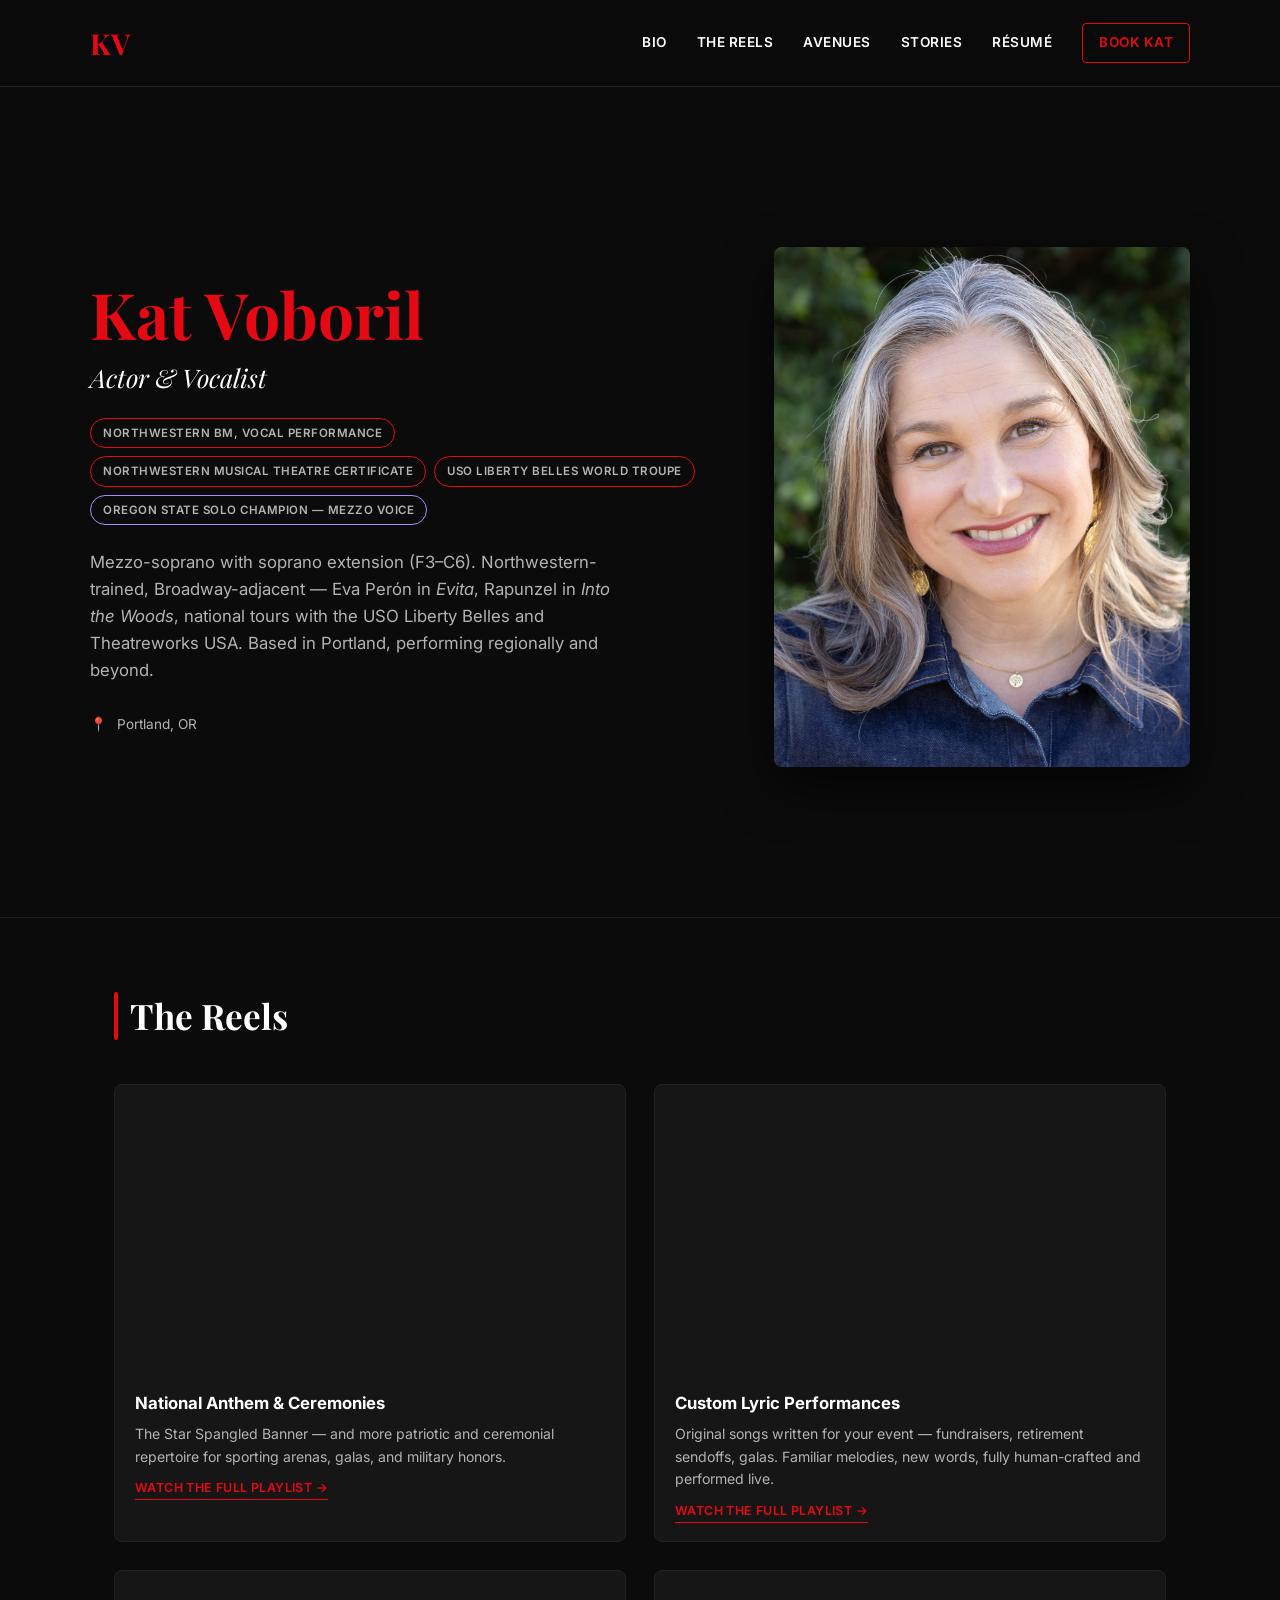
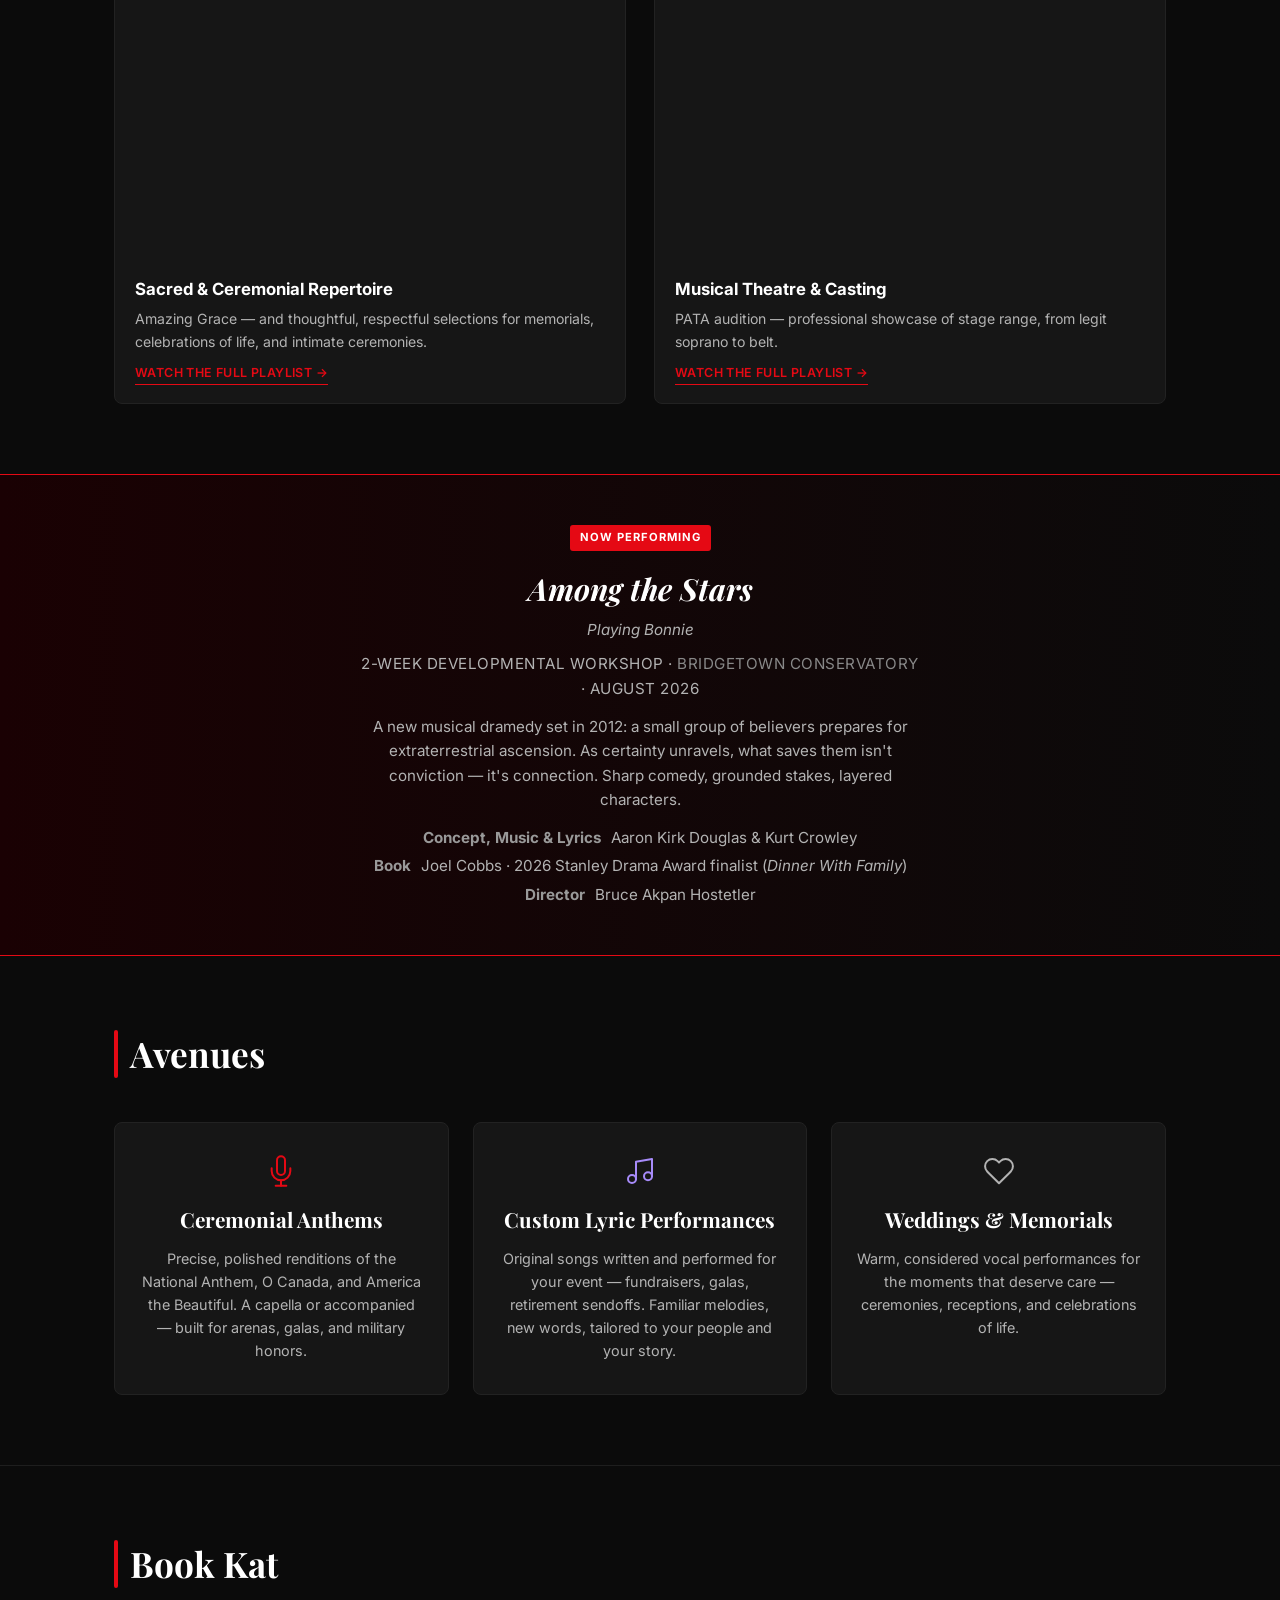
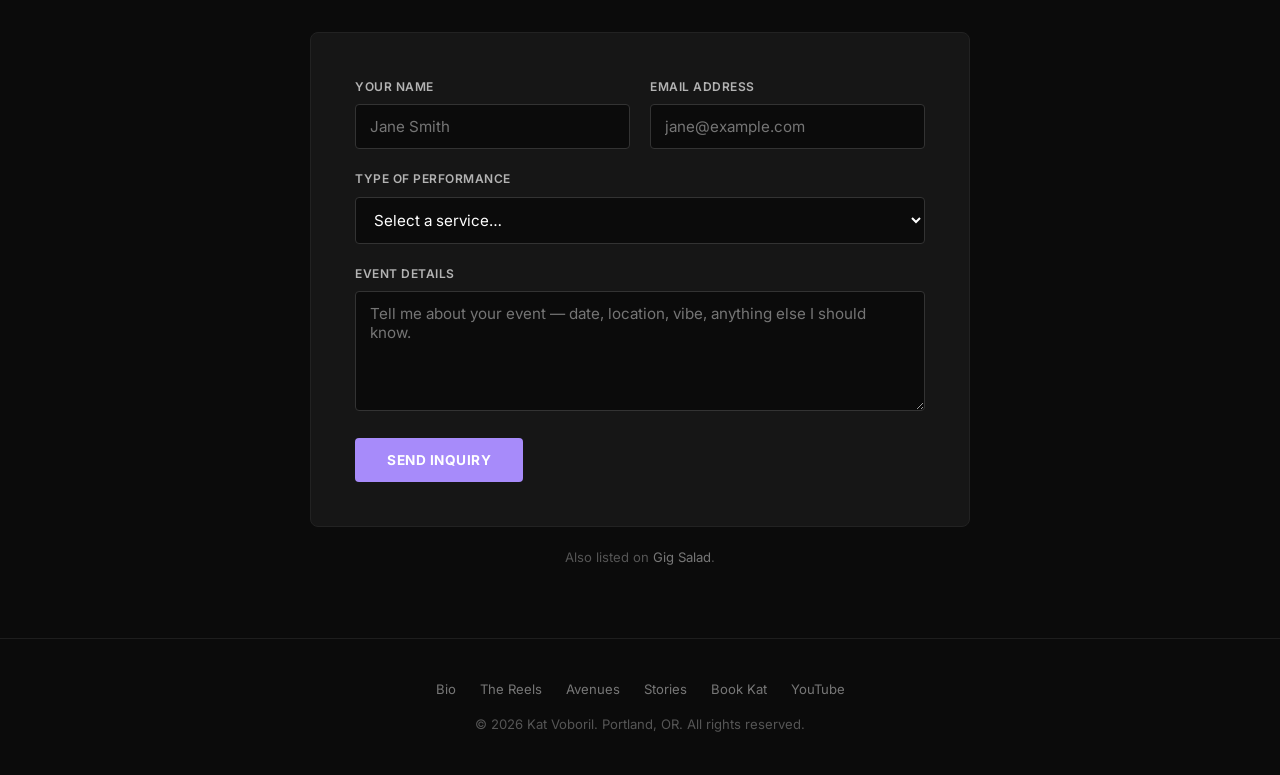
==== index.html @ ca933558 "Add Bridgetown Conservatory link and August 2026 date to ribbon" ====
<!DOCTYPE html>
<html lang="en">
<head>
    <meta charset="UTF-8">
    <meta name="viewport" content="width=device-width, initial-scale=1.0">
    <title>Kat Voboril | Vocalist & Performance Artist</title>
    <meta name="description" content="Kat Voboril — mezzo-soprano, actor, Northwestern BM Vocal Performance. Eva Perón in Evita. USO Liberty Belles World Troupe. Portland, OR. Available for ceremonies, events, and productions.">

    <link rel="preconnect" href="https://fonts.googleapis.com">
    <link rel="preconnect" href="https://fonts.gstatic.com" crossorigin>
    <link href="https://fonts.googleapis.com/css2?family=Inter:wght@300;400;600&family=Playfair+Display:ital,wght@0,700;1,400&display=swap" rel="stylesheet">
    <link rel="icon" href="favicon.svg" type="image/svg+xml">
    <link rel="stylesheet" href="style.css">
</head>
<body>

<header>
    <div class="container nav-wrapper">
        <a href="index.html" class="logo">KV</a>
        <button class="nav-toggle" aria-label="Toggle navigation" onclick="this.nextElementSibling.classList.toggle('open')">☰</button>
        <nav>
            <a href="#about">Bio</a>
            <a href="#reels">The Reels</a>
            <a href="#avenues">Avenues</a>
            <a href="blog.html">Stories</a>
            <a href="resume.pdf" target="_blank" rel="noopener">Résumé</a>
            <a href="#booking" class="cta">Book Kat</a>
        </nav>
    </div>
</header>

<main>

    <!-- ── HERO / BIO ── -->
    <section id="about">
        <div class="container hero">
            <div>
                <h1 class="hero-headline">Kat Voboril</h1>
                <p class="hero-subtitle">Actor &amp; Vocalist</p>
                <div class="hero-badges">
                    <span class="badge">Northwestern BM, Vocal Performance</span>
                    <span class="badge">Northwestern Musical Theatre Certificate</span>
                    <span class="badge">USO Liberty Belles World Troupe</span>
                    <span class="badge badge-purple">Oregon State Solo Champion — Mezzo Voice</span>
                </div>
                <p class="hero-p">
                    Mezzo-soprano with soprano extension (F3–C6). Northwestern-trained, Broadway-adjacent — Eva Perón in <em>Evita</em>, Rapunzel in <em>Into the Woods</em>, national tours with the USO Liberty Belles and Theatreworks USA. Based in Portland, performing regionally and beyond.
                </p>
                <p class="hero-location"><span>📍</span> Portland, OR</p>
            </div>
            <div>
                <img src="headshot.png" alt="Kat Voboril" style="width:100%; border-radius:8px; box-shadow:0 20px 50px rgba(0,0,0,0.6);">
            </div>
        </div>
    </section>

    <!-- ── VIDEO REELS ── -->
    <section id="reels">
        <div class="container">
            <h2 class="section-heading">The Reels</h2>
            <div class="video-grid">

                <div class="video-card">
                    <iframe src="https://www.youtube.com/embed/2Ey8sILXakg" title="The Star Spangled Banner" allowfullscreen></iframe>
                    <div class="video-card-body">
                        <h3>National Anthem &amp; Ceremonies</h3>
                        <p>The Star Spangled Banner — and more patriotic and ceremonial repertoire for sporting arenas, galas, and military honors.</p>
                        <a href="https://www.youtube.com/playlist?list=PLNK5uI-otPIkcReAiSxwTy-KrLseqkD5G" target="_blank" rel="noopener" class="watch-more">Watch the full playlist →</a>
                    </div>
                </div>

                <div class="video-card">
                    <iframe src="https://www.youtube.com/embed/Z2S1dYNj56c" title="Custom Lyric Performances" allowfullscreen></iframe>
                    <div class="video-card-body">
                        <h3>Custom Lyric Performances</h3>
                        <p>Original songs written for your event — fundraisers, retirement sendoffs, galas. Familiar melodies, new words, fully human-crafted and performed live.</p>
                        <a href="https://www.youtube.com/playlist?list=PLNK5uI-otPInAjCd7g_q4lVpm7HqrQijl" target="_blank" rel="noopener" class="watch-more">Watch the full playlist →</a>
                    </div>
                </div>

                <div class="video-card">
                    <iframe src="https://www.youtube.com/embed/dLGW-fJJzpE" title="Amazing Grace" allowfullscreen></iframe>
                    <div class="video-card-body">
                        <h3>Sacred &amp; Ceremonial Repertoire</h3>
                        <p>Amazing Grace — and thoughtful, respectful selections for memorials, celebrations of life, and intimate ceremonies.</p>
                        <a href="https://www.youtube.com/playlist?list=PLNK5uI-otPIkb56I35tNabzXBTK3GvTG6" target="_blank" rel="noopener" class="watch-more">Watch the full playlist →</a>
                    </div>
                </div>

                <div class="video-card">
                    <iframe src="https://www.youtube.com/embed/8LZLbJ1ElGg" title="PATA Audition" allowfullscreen></iframe>
                    <div class="video-card-body">
                        <h3>Musical Theatre &amp; Casting</h3>
                        <p>PATA audition — professional showcase of stage range, from legit soprano to belt.</p>
                        <a href="https://www.youtube.com/playlist?list=PLNK5uI-otPIlvnp4QHIm5EQdDCKaNrQXZ" target="_blank" rel="noopener" class="watch-more">Watch the full playlist →</a>
                    </div>
                </div>

            </div>
        </div>
    </section>

</main>

<!-- ── SPOTLIGHT RIBBON ── -->
<div class="spotlight-ribbon">
    <div class="container">
        <span class="ribbon-badge">Now Performing</span>
        <h3><em>Among the Stars</em></h3>
        <p class="ribbon-role">Playing Bonnie</p>
        <p class="ribbon-meta">2-week developmental workshop &middot; <a href="https://bridgetownconservatory.org/" target="_blank" rel="noopener" style="color:#888;">Bridgetown Conservatory</a> &middot; August 2026</p>
        <p>A new musical dramedy set in 2012: a small group of believers prepares for extraterrestrial ascension. As certainty unravels, what saves them isn't conviction — it's connection. Sharp comedy, grounded stakes, layered characters.</p>
        <p class="ribbon-credits">
            <span><strong>Concept, Music &amp; Lyrics</strong> Aaron Kirk Douglas &amp; Kurt Crowley</span>
            <span><strong>Book</strong> Joel Cobbs &middot; 2026 Stanley Drama Award finalist (<em>Dinner With Family</em>)</span>
            <span><strong>Director</strong> Bruce Akpan Hostetler</span>
        </p>
    </div>
</div>

<main>

    <!-- ── AVENUES / PILLARS ── -->
    <section id="avenues">
        <div class="container">
            <h2 class="section-heading">Avenues</h2>
            <div class="pillars">

                <div class="pillar-card">
                    <span class="pillar-icon">
                        <svg width="32" height="32" viewBox="0 0 24 24" fill="none" stroke="#E50914" stroke-width="1.5" stroke-linecap="round" stroke-linejoin="round"><path d="M12 1a3 3 0 0 0-3 3v8a3 3 0 0 0 6 0V4a3 3 0 0 0-3-3z"/><path d="M19 10v2a7 7 0 0 1-14 0v-2"/><line x1="12" y1="19" x2="12" y2="23"/><line x1="8" y1="23" x2="16" y2="23"/></svg>
                    </span>
                    <h3>Ceremonial Anthems</h3>
                    <p>Precise, polished renditions of the National Anthem, O Canada, and America the Beautiful. A capella or accompanied — built for arenas, galas, and military honors.</p>
                </div>

                <div class="pillar-card">
                    <span class="pillar-icon">
                        <svg width="32" height="32" viewBox="0 0 24 24" fill="none" stroke="#A78BFA" stroke-width="1.5" stroke-linecap="round" stroke-linejoin="round"><path d="M9 18V5l12-2v13"/><circle cx="6" cy="18" r="3"/><circle cx="18" cy="16" r="3"/></svg>
                    </span>
                    <h3>Custom Lyric Performances</h3>
                    <p>Original songs written and performed for your event — fundraisers, galas, retirement sendoffs. Familiar melodies, new words, tailored to your people and your story.</p>
                </div>

                <div class="pillar-card">
                    <span class="pillar-icon">
                        <svg width="32" height="32" viewBox="0 0 24 24" fill="none" stroke="#B3B3B3" stroke-width="1.5" stroke-linecap="round" stroke-linejoin="round"><path d="M20.84 4.61a5.5 5.5 0 0 0-7.78 0L12 5.67l-1.06-1.06a5.5 5.5 0 0 0-7.78 7.78l1.06 1.06L12 21.23l7.78-7.78 1.06-1.06a5.5 5.5 0 0 0 0-7.78z"/></svg>
                    </span>
                    <h3>Weddings &amp; Memorials</h3>
                    <p>Warm, considered vocal performances for the moments that deserve care — ceremonies, receptions, and celebrations of life.</p>
                </div>

            </div>
        </div>
    </section>

    <!-- ── CONTACT / BOOKING ──-->
    <section id="booking">
        <div class="container">
            <h2 class="section-heading">Book Kat</h2>

            <!-- Netlify form: name="contact" + data-netlify="true" activates Netlify Forms on deploy -->
            <form class="form-panel" name="contact" method="POST" data-netlify="true" data-netlify-honeypot="bot-field" action="/thank-you.html">
                <input type="hidden" name="form-name" value="contact">
                <p hidden><label>Don't fill this out: <input name="bot-field"></label></p>

                <div class="form-row">
                    <div class="form-field">
                        <label for="name">Your Name</label>
                        <input type="text" id="name" name="name" required placeholder="Jane Smith">
                    </div>
                    <div class="form-field">
                        <label for="email">Email Address</label>
                        <input type="email" id="email" name="email" required placeholder="jane@example.com">
                    </div>
                </div>

                <div class="form-field">
                    <label for="performance-type">Type of Performance</label>
                    <select id="performance-type" name="performance-type" required>
                        <option value="" disabled selected>Select a service…</option>
                        <option value="national-anthem">National Anthem / Ceremonial</option>
                        <option value="custom-lyric">Custom Lyric Performance</option>
                        <option value="wedding">Wedding Ceremony / Reception</option>
                        <option value="memorial">Memorial or Funeral</option>
                        <option value="other">Other / Not Sure Yet</option>
                    </select>
                </div>

                <div class="form-field">
                    <label for="details">Event Details</label>
                    <textarea id="details" name="details" placeholder="Tell me about your event — date, location, vibe, anything else I should know."></textarea>
                </div>

                <button type="submit" class="submit-btn">Send Inquiry</button>
            </form>

            <p style="text-align:center; margin-top:20px; font-size:0.82rem; color:#555;">
                Also listed on <a href="https://www.gigsalad.com/kat_voboril_vocalist_lake_oswego" target="_blank" rel="noopener" style="color:#777;">Gig Salad</a>.
            </p>
        </div>
    </section>

</main>

<footer>
    <div class="container">
        <div class="footer-links">
            <a href="#about">Bio</a>
            <a href="#reels">The Reels</a>
            <a href="#avenues">Avenues</a>
            <a href="blog.html">Stories</a>
            <a href="#booking">Book Kat</a>
            <a href="https://www.youtube.com/@KatVoboril" target="_blank" rel="noopener">YouTube</a>
        </div>
        <p>© 2026 Kat Voboril. Portland, OR. All rights reserved.</p>
    </div>
</footer>

</body>
</html>
---- style.css ----
:root {
    --black: #0B0B0B;
    --surface: #161616;
    --red: #E50914;
    --gray: #B3B3B3;
    --white: #FFFFFF;
    --font-serif: 'Playfair Display', Georgia, serif;
    --font-sans: 'Inter', sans-serif;
    --purple: #A78BFA;
}

* {
    box-sizing: border-box;
    margin: 0;
    padding: 0;
}

body {
    background-color: var(--black);
    color: var(--white);
    font-family: var(--font-sans);
    line-height: 1.6;
}

a {
    color: inherit;
    text-decoration: none;
}

img {
    max-width: 100%;
    display: block;
}

.container {
    max-width: 1100px;
    margin: 0 auto;
    padding: 0 24px;
}

/* ── NAV ── */
header {
    border-bottom: 1px solid #222;
    background: rgba(11, 11, 11, 0.95);
    backdrop-filter: blur(10px);
    position: sticky;
    top: 0;
    z-index: 100;
}

.nav-wrapper {
    display: flex;
    justify-content: space-between;
    align-items: center;
    padding: 20px 0;
}

.logo {
    font-family: var(--font-serif);
    font-size: 1.8rem;
    color: var(--red);
    font-weight: 700;
}

nav {
    display: flex;
    align-items: center;
    gap: 30px;
}

nav a {
    font-size: 0.85rem;
    font-weight: 600;
    text-transform: uppercase;
    letter-spacing: 0.5px;
    color: var(--white);
    transition: color 0.2s;
}

nav a:hover {
    color: var(--gray);
}

nav a.cta {
    border: 1px solid var(--red);
    padding: 8px 16px;
    border-radius: 4px;
    color: var(--red);
    transition: all 0.2s;
}

nav a.cta:hover {
    background: var(--red);
    color: var(--white);
}

.nav-toggle {
    display: none;
    background: none;
    border: none;
    color: var(--white);
    font-size: 1.5rem;
    cursor: pointer;
}

/* ── HERO ── */
.hero {
    padding: 90px 0 80px;
    display: grid;
    grid-template-columns: 1.2fr 0.8fr;
    gap: 60px;
    align-items: center;
}

.hero-headline {
    font-family: var(--font-serif);
    font-size: 4rem;
    line-height: 1.1;
    color: var(--red);
    margin-bottom: 8px;
}

.hero-subtitle {
    font-family: var(--font-serif);
    font-size: 1.6rem;
    font-weight: 400;
    font-style: italic;
    color: var(--white);
    margin-bottom: 20px;
}

.hero-badges {
    display: flex;
    flex-wrap: wrap;
    gap: 8px;
    margin-bottom: 24px;
}

.badge {
    border: 1px solid var(--red);
    padding: 5px 12px;
    border-radius: 20px;
    font-size: 0.72rem;
    font-weight: 600;
    text-transform: uppercase;
    letter-spacing: 0.5px;
    color: var(--gray);
}

.badge-purple {
    border-color: var(--purple);
}

.hero-p {
    color: var(--gray);
    font-size: 1.05rem;
    margin-bottom: 30px;
    max-width: 520px;
}

.hero-location {
    font-size: 0.85rem;
    color: var(--gray);
}

.hero-location span {
    margin-right: 6px;
}

.headshot-placeholder {
    background: linear-gradient(145deg, #1c1c1c, #232323);
    border: 1px solid #2a2a2a;
    border-radius: 8px;
    width: 100%;
    aspect-ratio: 4 / 5;
    display: flex;
    flex-direction: column;
    justify-content: center;
    align-items: center;
    color: #555;
    font-size: 0.85rem;
    gap: 10px;
    box-shadow: 0 20px 50px rgba(0,0,0,0.6);
}

.headshot-placeholder svg {
    opacity: 0.3;
}

/* ── SECTION HEADING ── */
.section-heading {
    font-family: var(--font-serif);
    font-size: 2.2rem;
    margin-bottom: 40px;
    padding-left: 16px;
    position: relative;
}

.section-heading::before {
    content: '';
    position: absolute;
    left: 0;
    top: 4px;
    bottom: 4px;
    width: 4px;
    background: var(--red);
    border-radius: 2px;
}

section {
    padding: 70px 0;
}

section + section {
    border-top: 1px solid #1e1e1e;
}

/* ── VIDEO GRID ── */
.video-grid {
    display: grid;
    grid-template-columns: 1fr 1fr;
    gap: 28px;
}

.video-card {
    background: var(--surface);
    border: 1px solid #222;
    border-radius: 8px;
    overflow: hidden;
}

.video-card iframe {
    width: 100%;
    aspect-ratio: 16 / 9;
    display: block;
    border: none;
}

.video-card-body {
    padding: 18px 20px;
}

.video-card h3 {
    font-size: 1.05rem;
    margin-bottom: 6px;
}

.video-card p {
    color: var(--gray);
    font-size: 0.88rem;
}

.watch-more {
    display: inline-block;
    margin-top: 10px;
    font-size: 0.78rem;
    font-weight: 600;
    text-transform: uppercase;
    letter-spacing: 0.4px;
    color: var(--red);
    border-bottom: 1px solid var(--red);
    padding-bottom: 1px;
    transition: opacity 0.2s;
}

.watch-more:hover {
    opacity: 0.7;
}

/* ── SPOTLIGHT RIBBON ── */
.spotlight-ribbon {
    background: linear-gradient(90deg, #1a0103 0%, var(--black) 100%);
    border-top: 1px solid var(--red);
    border-bottom: 1px solid var(--red);
    padding: 48px 0;
    text-align: center;
}

.ribbon-badge {
    display: inline-block;
    background: var(--red);
    font-size: 0.7rem;
    font-weight: 700;
    text-transform: uppercase;
    letter-spacing: 1px;
    padding: 4px 10px;
    border-radius: 3px;
    margin-bottom: 14px;
}

.spotlight-ribbon h3 {
    font-family: var(--font-serif);
    font-size: 1.9rem;
    margin-bottom: 10px;
}

.spotlight-ribbon p {
    color: var(--gray);
    max-width: 560px;
    margin: 0 auto;
    font-size: 0.95rem;
}

.ribbon-role {
    font-size: 0.9rem;
    color: #aaa;
    font-style: italic;
    margin-top: -6px !important;
    margin-bottom: 10px !important;
}

.ribbon-meta {
    font-size: 0.82rem;
    color: #888;
    text-transform: uppercase;
    letter-spacing: 0.5px;
    margin-bottom: 14px !important;
}

.ribbon-credits {
    font-size: 0.82rem;
    color: #666;
    margin-top: 14px !important;
    display: flex;
    flex-direction: column;
    gap: 4px;
}

.ribbon-credits strong {
    color: #999;
    margin-right: 6px;
}

/* ── PILLARS ── */
.pillars {
    display: grid;
    grid-template-columns: repeat(3, 1fr);
    gap: 24px;
    margin-top: 8px;
}

.pillar-card {
    background: var(--surface);
    border: 1px solid #222;
    border-radius: 8px;
    padding: 32px 24px;
    text-align: center;
}

.pillar-icon {
    display: flex;
    justify-content: center;
    margin-bottom: 16px;
}

.pillar-card h3 {
    font-family: var(--font-serif);
    font-size: 1.3rem;
    margin-bottom: 10px;
}

.pillar-card p {
    color: var(--gray);
    font-size: 0.9rem;
}

/* ── TESTIMONIALS ── */
.testimonials {
    display: grid;
    grid-template-columns: repeat(3, 1fr);
    gap: 24px;
}

.testimonial-card {
    background: var(--surface);
    border: 1px solid #222;
    border-radius: 8px;
    padding: 28px 24px;
}

.testimonial-score {
    color: var(--red);
    font-size: 1.4rem;
    font-weight: 700;
    font-family: var(--font-serif);
    margin-bottom: 12px;
}

.testimonial-quote {
    color: var(--gray);
    font-size: 0.9rem;
    line-height: 1.7;
    margin-bottom: 16px;
    font-style: italic;
}

.testimonial-attribution {
    font-size: 0.78rem;
    font-weight: 600;
    text-transform: uppercase;
    letter-spacing: 0.4px;
    color: #888;
}

/* ── CONTACT FORM ── */
.form-panel {
    max-width: 660px;
    margin: 0 auto;
    background: var(--surface);
    border: 1px solid #222;
    border-radius: 8px;
    padding: 44px;
}

.form-row {
    display: grid;
    grid-template-columns: 1fr 1fr;
    gap: 20px;
}

.form-field {
    margin-bottom: 20px;
}

.form-field label {
    display: block;
    font-size: 0.75rem;
    font-weight: 600;
    text-transform: uppercase;
    letter-spacing: 0.5px;
    margin-bottom: 8px;
    color: var(--gray);
}

.form-field input,
.form-field select,
.form-field textarea {
    width: 100%;
    padding: 12px 14px;
    background: var(--black);
    border: 1px solid #333;
    border-radius: 4px;
    color: var(--white);
    font-family: var(--font-sans);
    font-size: 0.95rem;
    transition: border-color 0.2s;
}

.form-field input:focus,
.form-field select:focus,
.form-field textarea:focus {
    outline: none;
    border-color: var(--purple);
}

.form-field select option {
    background: #1a1a1a;
}

.form-field textarea {
    resize: vertical;
    min-height: 120px;
}

.submit-btn {
    background: var(--purple);
    color: var(--white);
    border: none;
    padding: 14px 32px;
    font-weight: 700;
    font-family: var(--font-sans);
    border-radius: 4px;
    cursor: pointer;
    text-transform: uppercase;
    font-size: 0.85rem;
    letter-spacing: 0.5px;
    transition: opacity 0.2s;
}

.submit-btn:hover {
    opacity: 0.88;
}

/* ── FOOTER ── */
footer {
    border-top: 1px solid #1e1e1e;
    padding: 40px 0;
    text-align: center;
    color: #555;
    font-size: 0.82rem;
}

footer a {
    color: #777;
    transition: color 0.2s;
}

footer a:hover {
    color: var(--white);
}

footer .footer-links {
    display: flex;
    justify-content: center;
    gap: 24px;
    margin-bottom: 14px;
}

/* ── BLOG PAGE ── */
.blog-header {
    padding: 70px 0 50px;
    border-bottom: 1px solid #1e1e1e;
}

.blog-header h1 {
    font-family: var(--font-serif);
    font-size: 3rem;
    color: var(--red);
    margin-bottom: 10px;
}

.blog-header p {
    color: var(--gray);
    font-size: 1rem;
}

.blog-stream {
    max-width: 720px;
    margin: 0 auto;
    padding: 60px 24px 80px;
}

.blog-post {
    margin-bottom: 64px;
    padding-bottom: 64px;
    border-bottom: 1px solid #1e1e1e;
}

.blog-post:last-child {
    border-bottom: none;
}

.post-tag {
    display: inline-block;
    border: 1px solid #333;
    border-radius: 3px;
    padding: 3px 9px;
    font-size: 0.7rem;
    font-weight: 700;
    text-transform: uppercase;
    letter-spacing: 0.6px;
    color: var(--red);
    margin-bottom: 14px;
}

.blog-post h2 {
    font-family: var(--font-serif);
    font-size: 2rem;
    line-height: 1.2;
    margin-bottom: 8px;
}

.post-meta {
    font-size: 0.8rem;
    color: #666;
    margin-bottom: 20px;
}

.blog-post p {
    color: var(--gray);
    font-size: 0.98rem;
    line-height: 1.8;
    margin-bottom: 14px;
}

.read-more {
    display: inline-block;
    font-size: 0.82rem;
    font-weight: 700;
    text-transform: uppercase;
    letter-spacing: 0.5px;
    color: var(--red);
    border-bottom: 1px solid var(--red);
    padding-bottom: 2px;
    margin-top: 6px;
    transition: opacity 0.2s;
}

.read-more:hover {
    opacity: 0.7;
}

/* ── POST EXPANDER ── */
.post-expander {
    margin-top: 16px;
}

.post-expander summary {
    display: inline-block;
    cursor: pointer;
    font-size: 0.82rem;
    font-weight: 700;
    text-transform: uppercase;
    letter-spacing: 0.5px;
    color: var(--red);
    border-bottom: 1px solid var(--red);
    padding-bottom: 1px;
    list-style: none;
    margin-bottom: 20px;
}

.post-expander summary::-webkit-details-marker {
    display: none;
}

.post-expander summary::after {
    content: ' →';
}

.post-expander[open] summary::after {
    content: ' ↑';
}

.post-expander p {
    color: var(--gray);
    font-size: 0.98rem;
    line-height: 1.8;
    margin-bottom: 14px;
}

/* ── RESPONSIVE ── */
@media (max-width: 768px) {
    .nav-toggle {
        display: block;
    }

    nav {
        display: none;
        position: absolute;
        top: 100%;
        left: 0;
        right: 0;
        background: var(--black);
        border-bottom: 1px solid #222;
        flex-direction: column;
        align-items: flex-start;
        padding: 20px 24px;
        gap: 18px;
    }

    nav.open {
        display: flex;
    }

    .hero {
        grid-template-columns: 1fr;
        padding: 50px 0 40px;
        gap: 36px;
    }

    .hero-headline {
        font-size: 2.8rem;
    }

    .headshot-placeholder {
        max-width: 280px;
        margin: 0 auto;
    }

    .video-grid {
        grid-template-columns: 1fr;
    }

    .pillars {
        grid-template-columns: 1fr;
    }

    .testimonials {
        grid-template-columns: 1fr;
    }

    .form-row {
        grid-template-columns: 1fr;
    }

    .form-panel {
        padding: 28px 20px;
    }

    .section-heading {
        font-size: 1.8rem;
    }
}
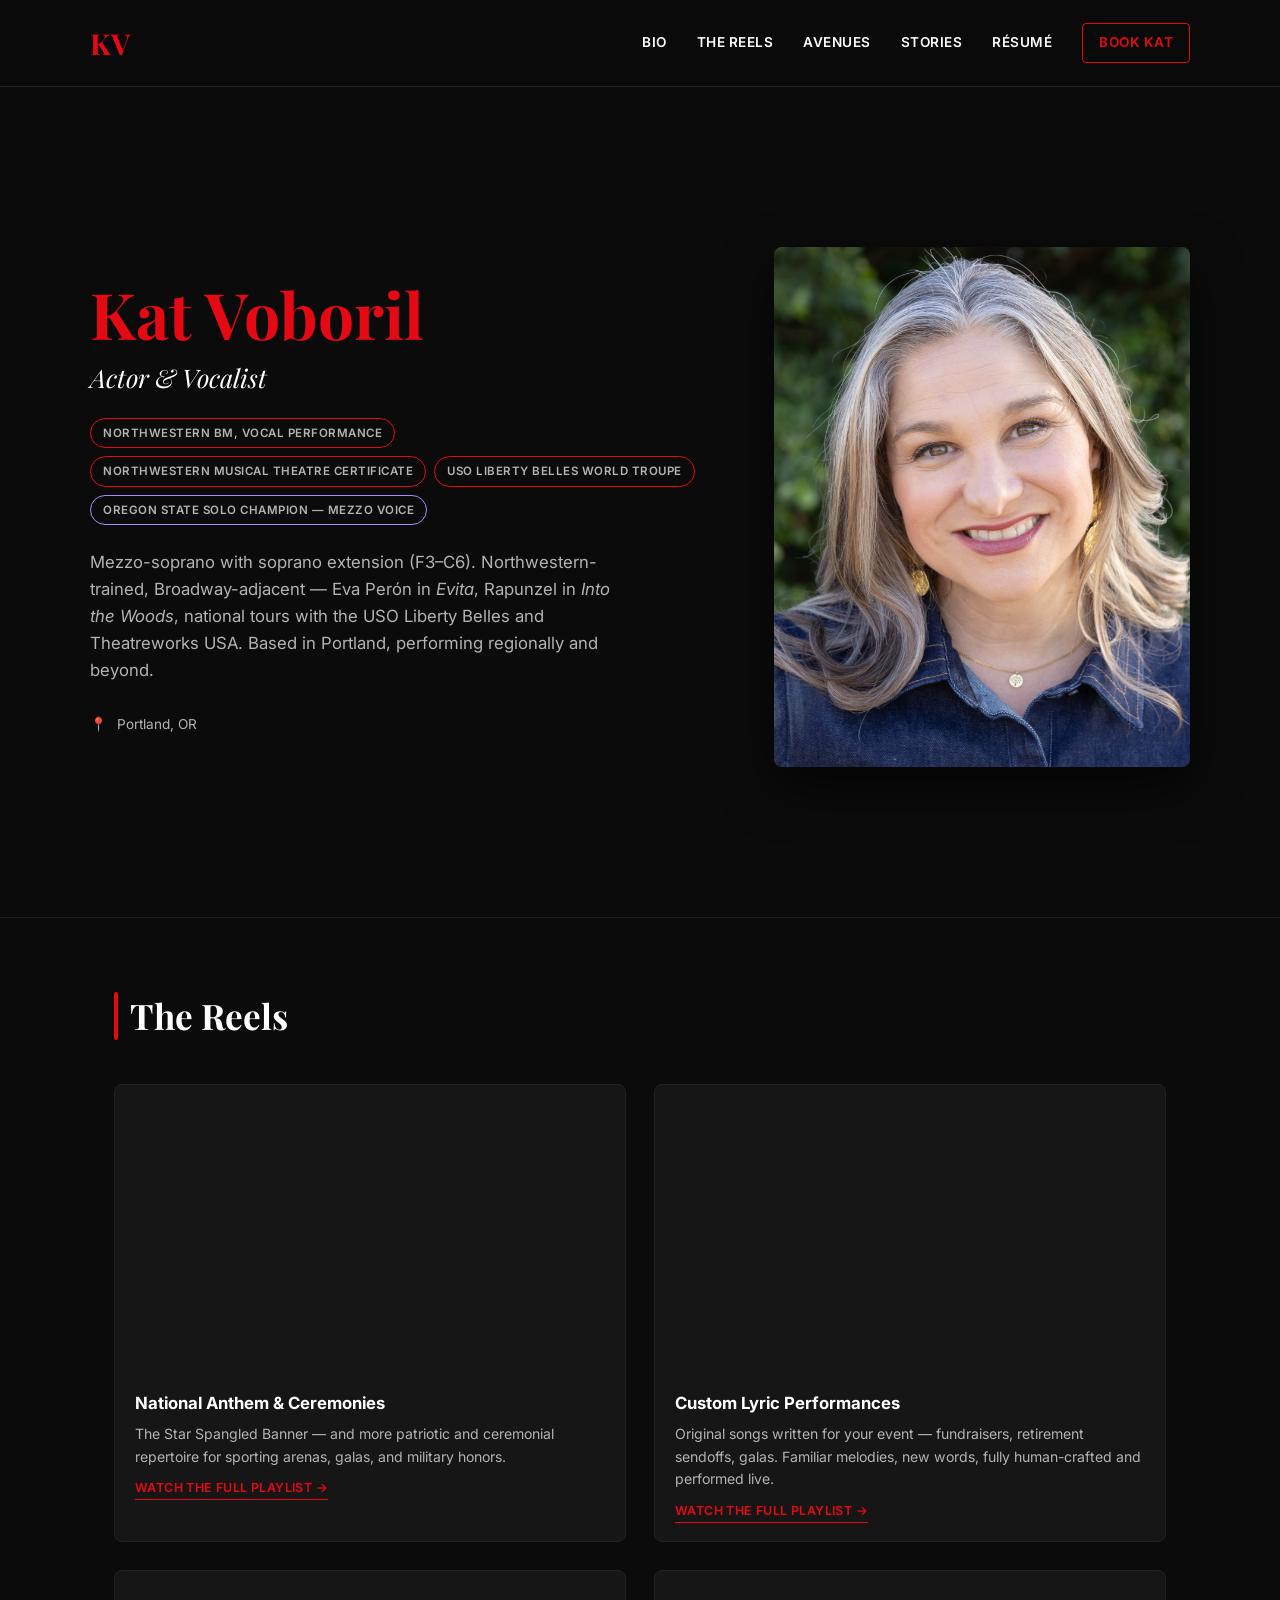
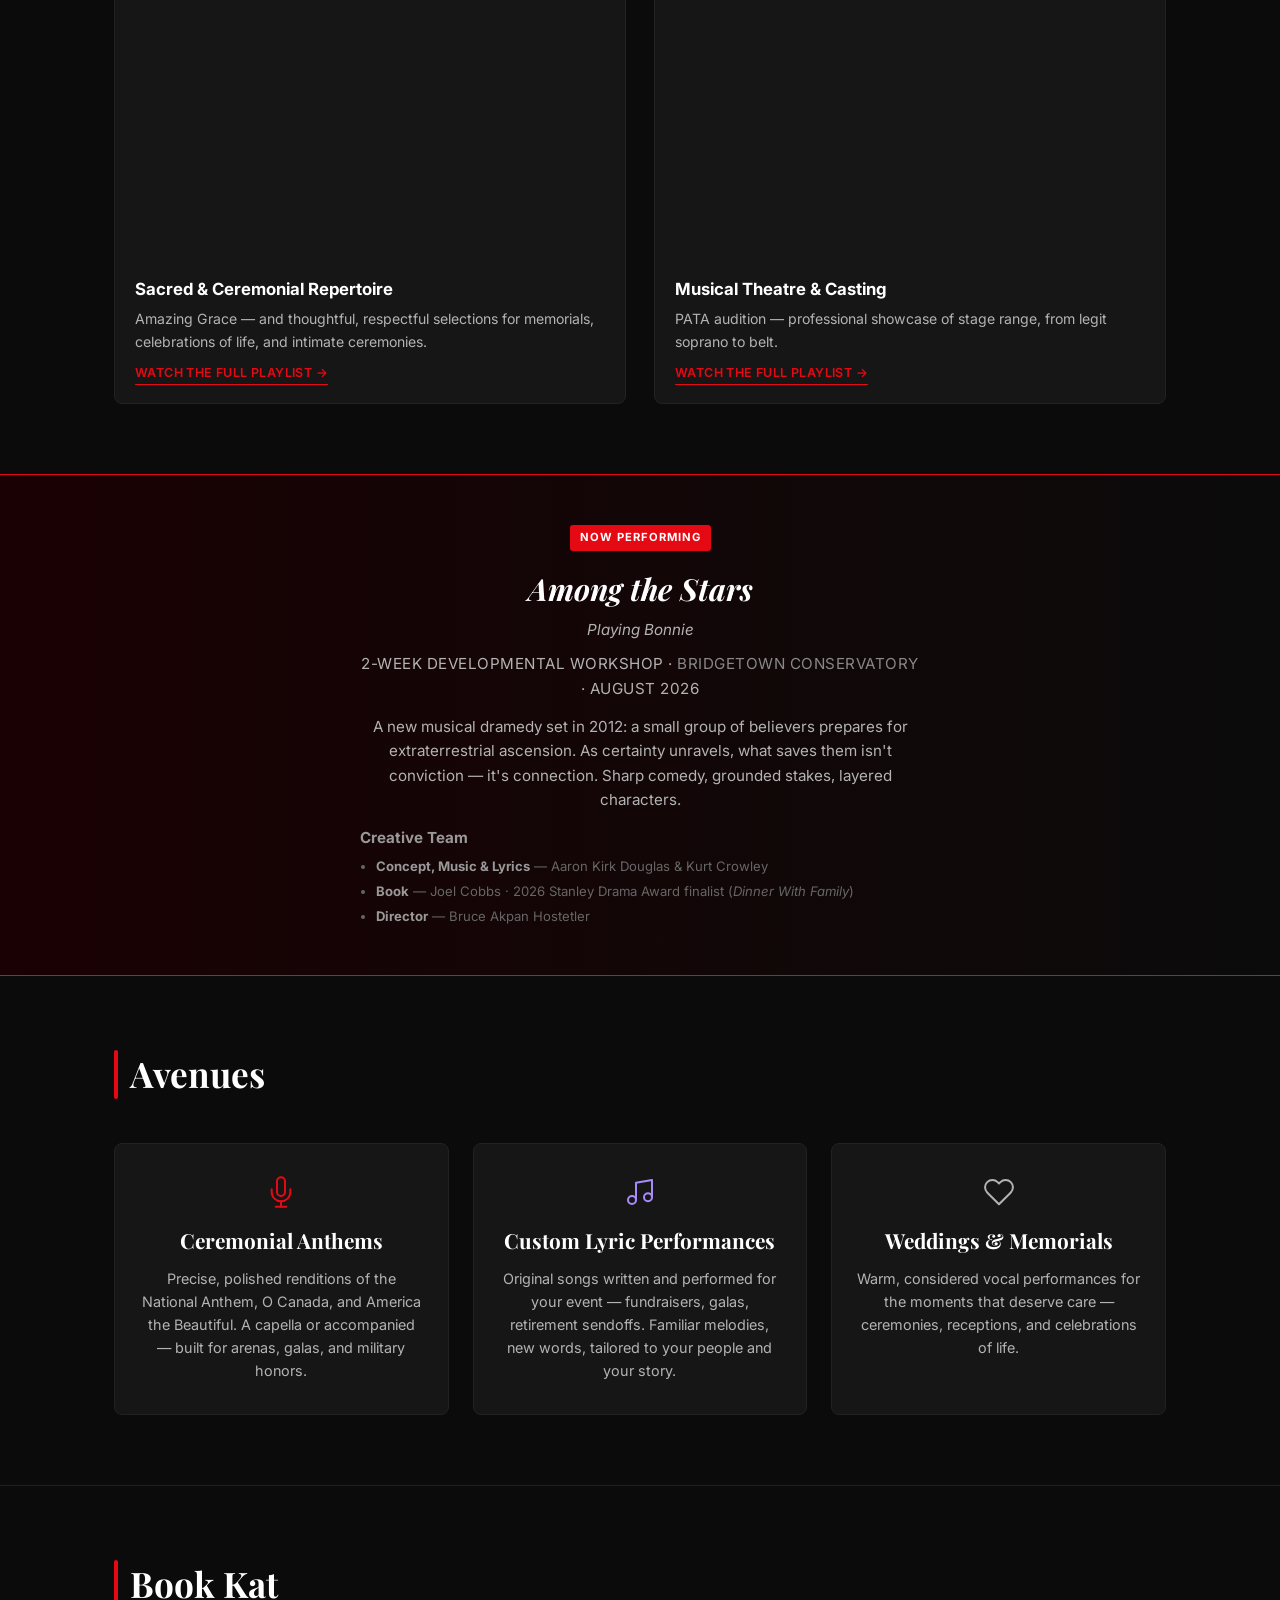
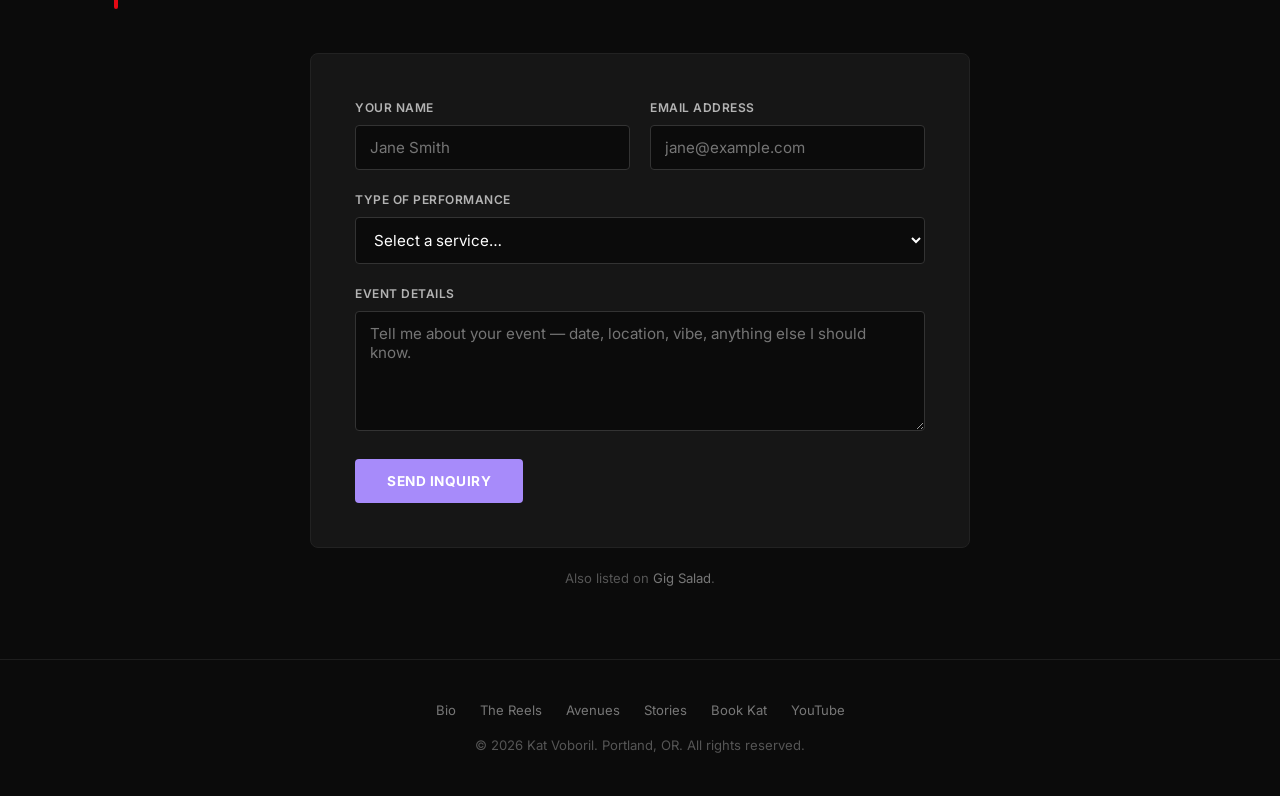
==== commit f8044f93: "Creative Team bullet list for ribbon credits" ====
--- a/index.html
+++ b/index.html
@@ -110,11 +110,14 @@
         <p class="ribbon-role">Playing Bonnie</p>
         <p class="ribbon-meta">2-week developmental workshop &middot; <a href="https://bridgetownconservatory.org/" target="_blank" rel="noopener" style="color:#888;">Bridgetown Conservatory</a> &middot; August 2026</p>
         <p>A new musical dramedy set in 2012: a small group of believers prepares for extraterrestrial ascension. As certainty unravels, what saves them isn't conviction — it's connection. Sharp comedy, grounded stakes, layered characters.</p>
-        <p class="ribbon-credits">
-            <span><strong>Concept, Music &amp; Lyrics</strong> Aaron Kirk Douglas &amp; Kurt Crowley</span>
-            <span><strong>Book</strong> Joel Cobbs &middot; 2026 Stanley Drama Award finalist (<em>Dinner With Family</em>)</span>
-            <span><strong>Director</strong> Bruce Akpan Hostetler</span>
-        </p>
+        <div class="ribbon-credits">
+            <p><strong>Creative Team</strong></p>
+            <ul>
+                <li><strong>Concept, Music &amp; Lyrics</strong> — Aaron Kirk Douglas &amp; Kurt Crowley</li>
+                <li><strong>Book</strong> — Joel Cobbs &middot; 2026 Stanley Drama Award finalist (<em>Dinner With Family</em>)</li>
+                <li><strong>Director</strong> — Bruce Akpan Hostetler</li>
+            </ul>
+        </div>
     </div>
 </div>
 
--- a/style.css
+++ b/style.css
@@ -321,14 +321,30 @@
     font-size: 0.82rem;
     color: #666;
     margin-top: 14px !important;
+    text-align: left;
+}
+
+.ribbon-credits p {
+    margin: 0 auto 6px;
+    color: #999;
+    max-width: 560px;
+}
+
+.ribbon-credits ul {
+    max-width: 560px;
+    margin: 0 auto;
+    padding-left: 1.2em;
     display: flex;
     flex-direction: column;
     gap: 4px;
 }
 
+.ribbon-credits li {
+    color: #666;
+}
+
 .ribbon-credits strong {
     color: #999;
-    margin-right: 6px;
 }
 
 /* ── PILLARS ── */
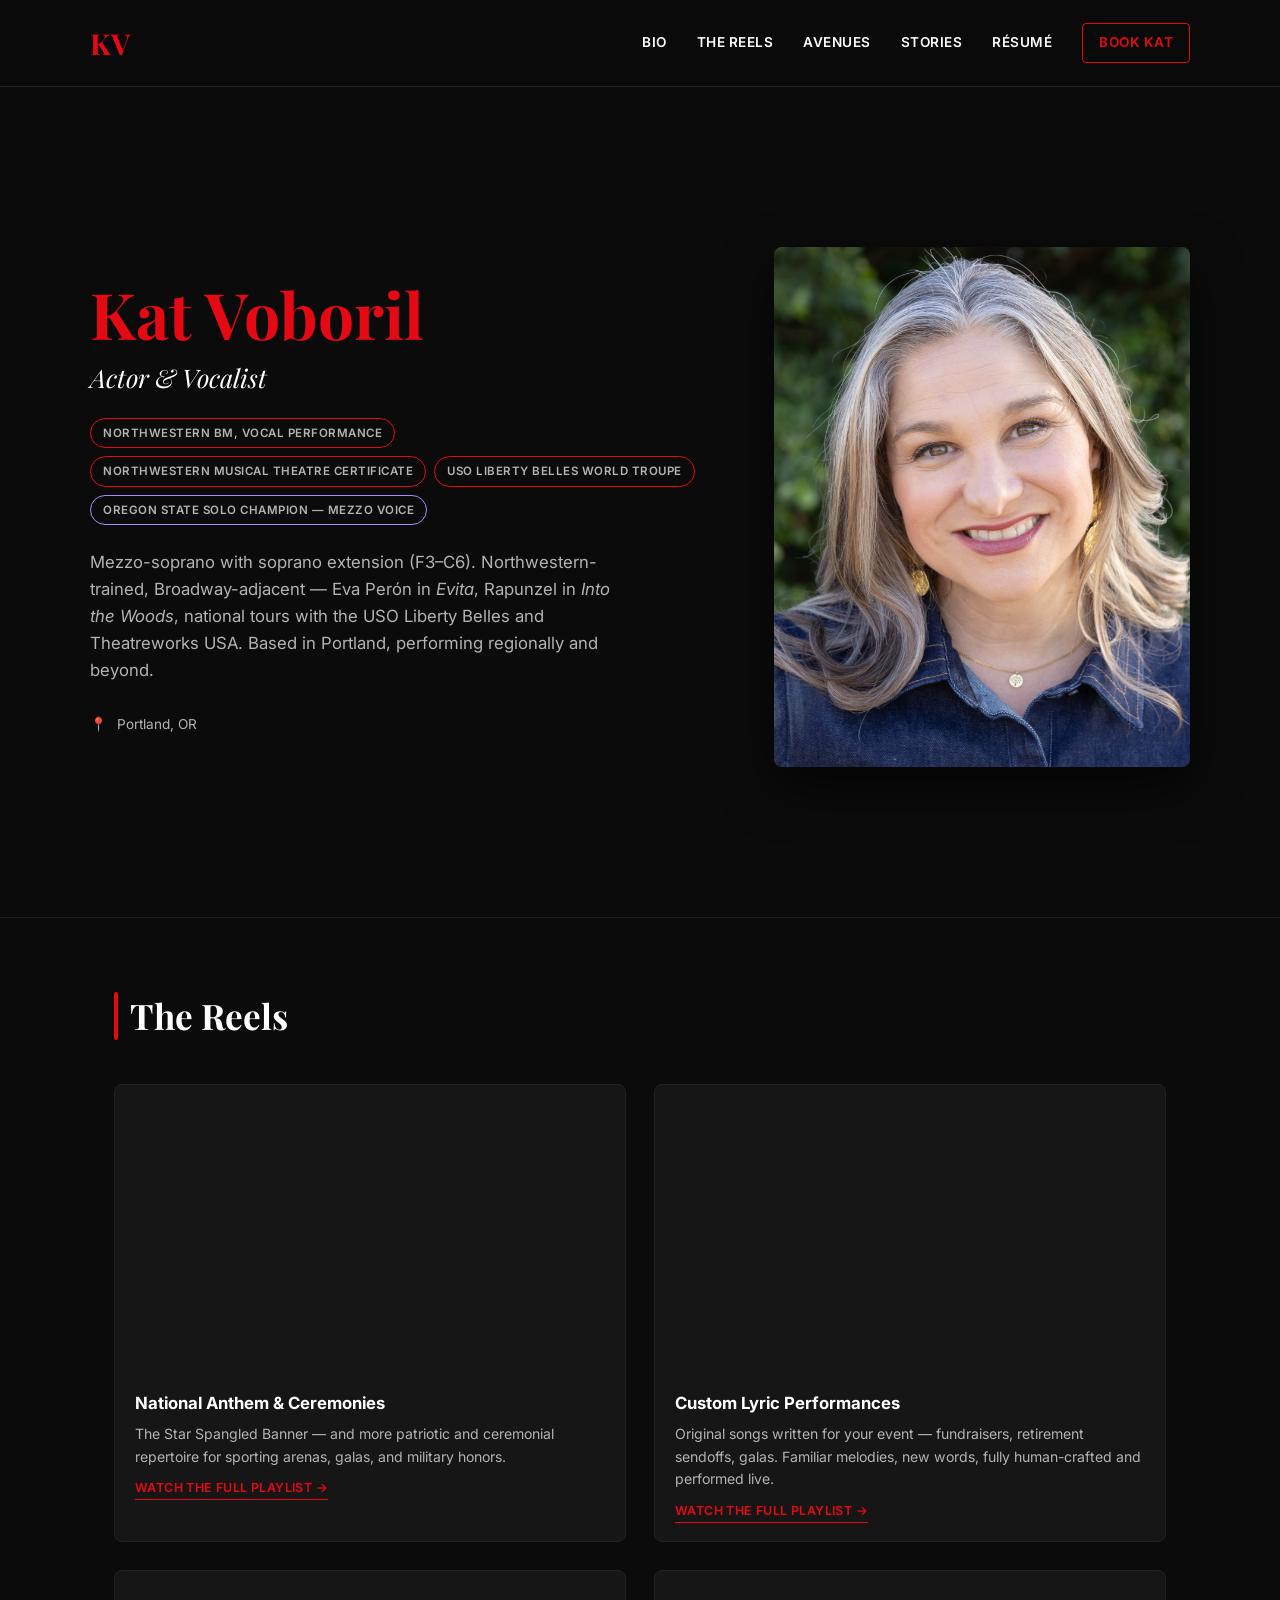
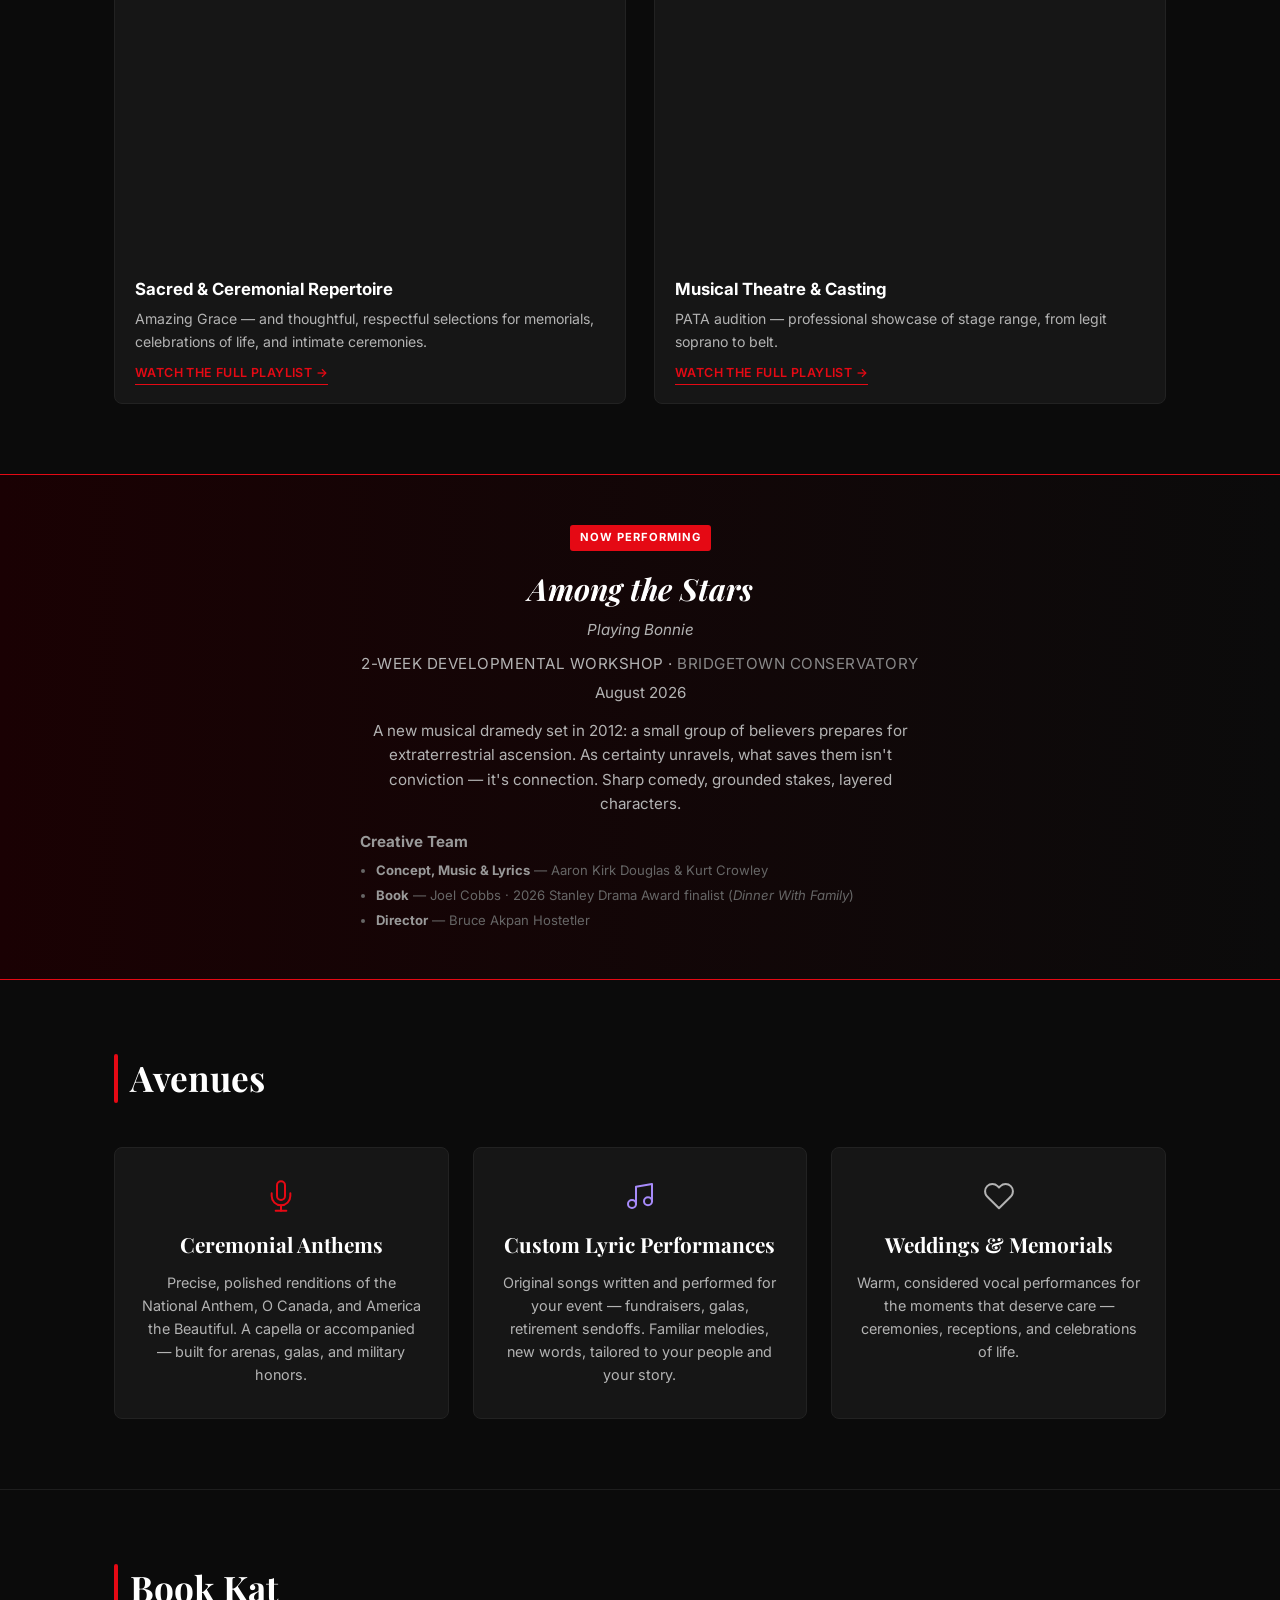
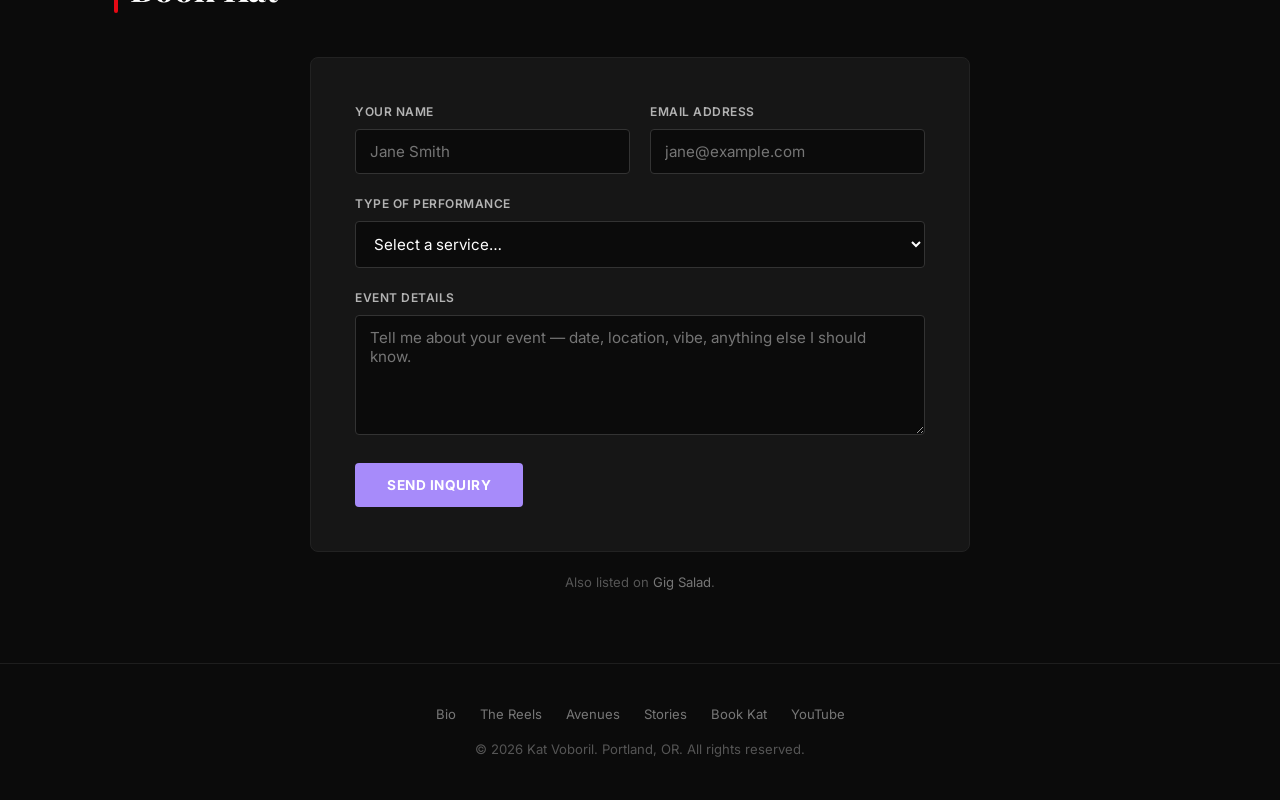
==== commit 0b92639b: "August 2026 on its own line, title case" ====
--- a/index.html
+++ b/index.html
@@ -108,7 +108,8 @@
         <span class="ribbon-badge">Now Performing</span>
         <h3><em>Among the Stars</em></h3>
         <p class="ribbon-role">Playing Bonnie</p>
-        <p class="ribbon-meta">2-week developmental workshop &middot; <a href="https://bridgetownconservatory.org/" target="_blank" rel="noopener" style="color:#888;">Bridgetown Conservatory</a> &middot; August 2026</p>
+        <p class="ribbon-meta">2-week developmental workshop &middot; <a href="https://bridgetownconservatory.org/" target="_blank" rel="noopener" style="color:#888;">Bridgetown Conservatory</a></p>
+        <p class="ribbon-date">August 2026</p>
         <p>A new musical dramedy set in 2012: a small group of believers prepares for extraterrestrial ascension. As certainty unravels, what saves them isn't conviction — it's connection. Sharp comedy, grounded stakes, layered characters.</p>
         <div class="ribbon-credits">
             <p><strong>Creative Team</strong></p>
--- a/style.css
+++ b/style.css
@@ -314,6 +314,12 @@
     color: #888;
     text-transform: uppercase;
     letter-spacing: 0.5px;
+    margin-bottom: 4px !important;
+}
+
+.ribbon-date {
+    font-size: 0.82rem;
+    color: #888;
     margin-bottom: 14px !important;
 }
 
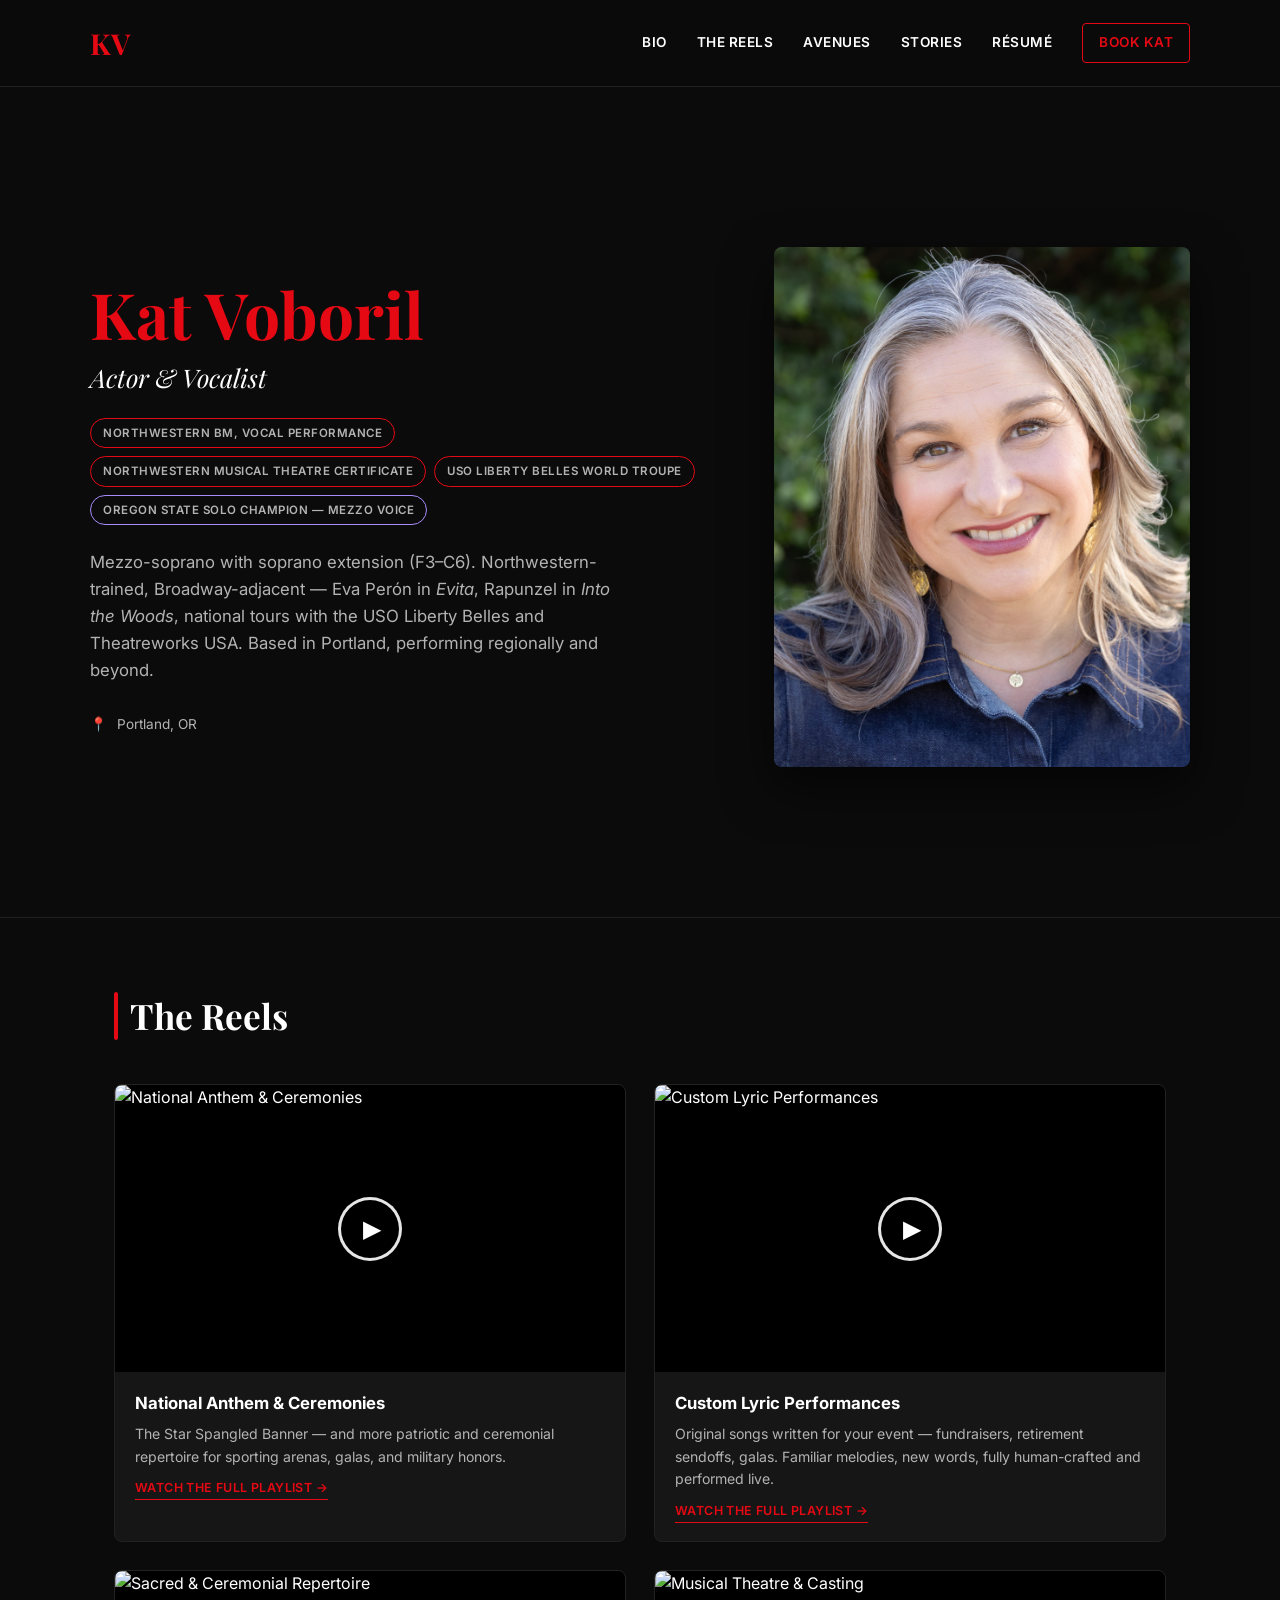
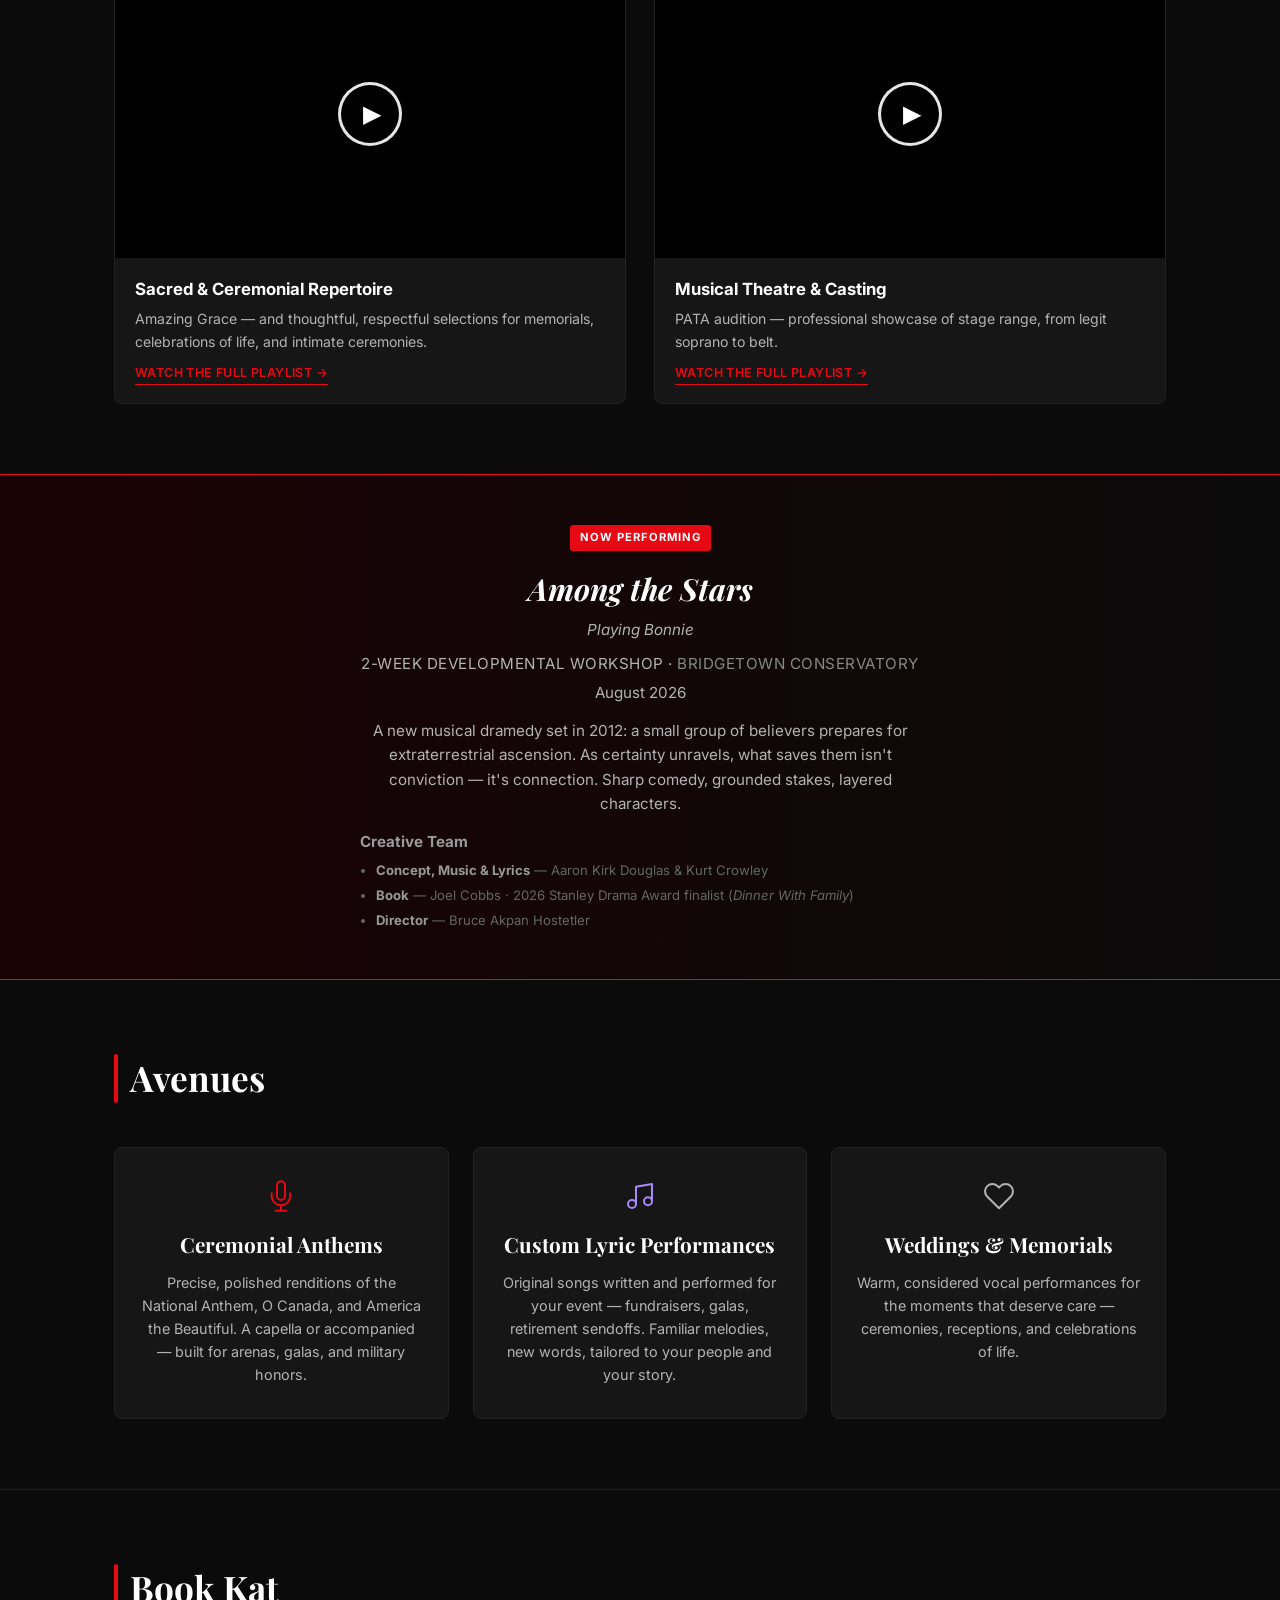
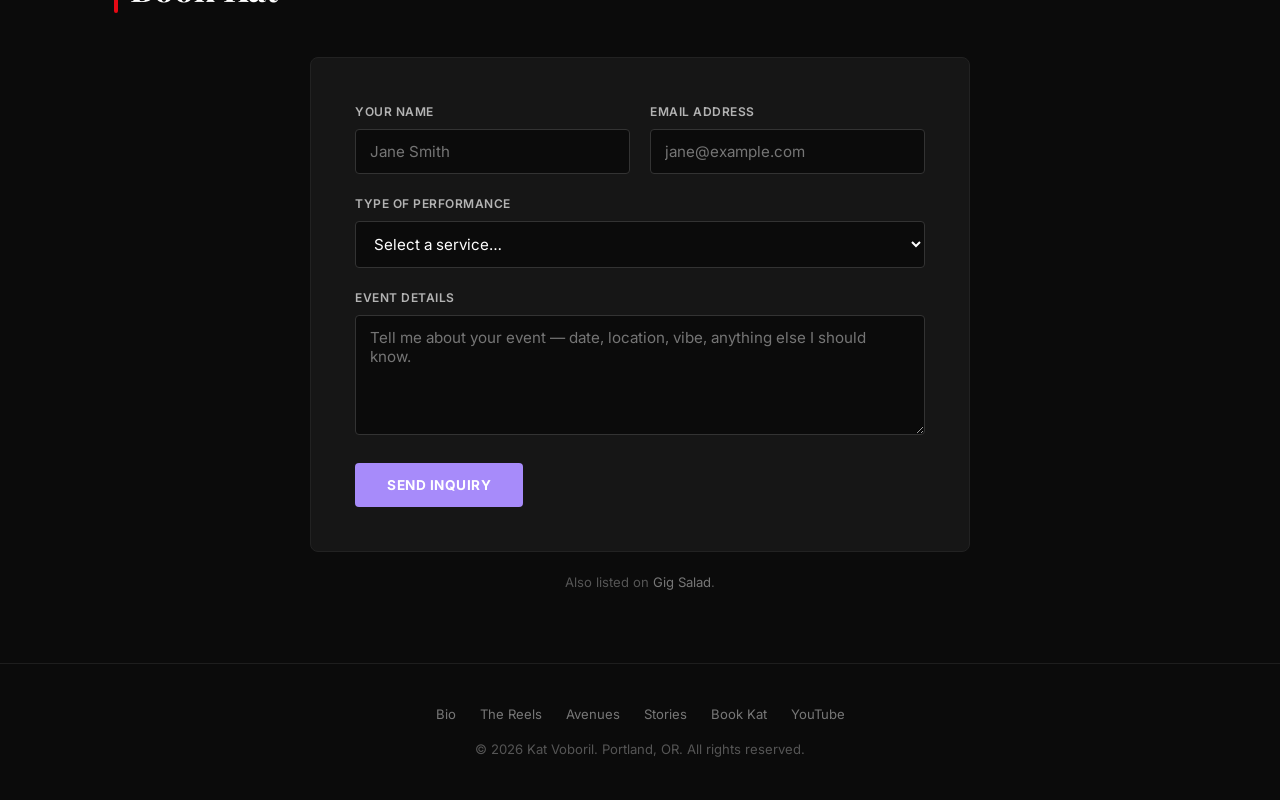
==== commit 57c897dc: "Optimize headshot (11MB→378KB), add click-to-play video thumbnails, hamburger nav Co-Authored-By: Cl" ====
--- a/index.html
+++ b/index.html
@@ -17,7 +17,9 @@
 <header>
     <div class="container nav-wrapper">
         <a href="index.html" class="logo">KV</a>
-        <button class="nav-toggle" aria-label="Toggle navigation" onclick="this.nextElementSibling.classList.toggle('open')">☰</button>
+        <button class="nav-toggle" id="navToggle" aria-label="Toggle navigation">
+            <span></span><span></span><span></span>
+        </button>
         <nav>
             <a href="#about">Bio</a>
             <a href="#reels">The Reels</a>
@@ -49,7 +51,7 @@
                 <p class="hero-location"><span>📍</span> Portland, OR</p>
             </div>
             <div>
-                <img src="headshot.png" alt="Kat Voboril" style="width:100%; border-radius:8px; box-shadow:0 20px 50px rgba(0,0,0,0.6);">
+                <img src="headshot.jpg" alt="Kat Voboril" style="width:100%; border-radius:8px; box-shadow:0 20px 50px rgba(0,0,0,0.6);" loading="eager">
             </div>
         </div>
     </section>
@@ -61,7 +63,10 @@
             <div class="video-grid">
 
                 <div class="video-card">
-                    <iframe src="https://www.youtube.com/embed/2Ey8sILXakg" title="The Star Spangled Banner" allowfullscreen></iframe>
+                    <div class="video-thumb" data-videoid="2Ey8sILXakg">
+                        <img src="https://i.ytimg.com/vi/2Ey8sILXakg/maxresdefault.jpg" alt="National Anthem & Ceremonies" loading="lazy">
+                        <button class="play-btn" aria-label="Play video">&#9654;</button>
+                    </div>
                     <div class="video-card-body">
                         <h3>National Anthem &amp; Ceremonies</h3>
                         <p>The Star Spangled Banner — and more patriotic and ceremonial repertoire for sporting arenas, galas, and military honors.</p>
@@ -70,7 +75,10 @@
                 </div>
 
                 <div class="video-card">
-                    <iframe src="https://www.youtube.com/embed/Z2S1dYNj56c" title="Custom Lyric Performances" allowfullscreen></iframe>
+                    <div class="video-thumb" data-videoid="Z2S1dYNj56c">
+                        <img src="https://i.ytimg.com/vi/Z2S1dYNj56c/maxresdefault.jpg" alt="Custom Lyric Performances" loading="lazy">
+                        <button class="play-btn" aria-label="Play video">&#9654;</button>
+                    </div>
                     <div class="video-card-body">
                         <h3>Custom Lyric Performances</h3>
                         <p>Original songs written for your event — fundraisers, retirement sendoffs, galas. Familiar melodies, new words, fully human-crafted and performed live.</p>
@@ -79,7 +87,10 @@
                 </div>
 
                 <div class="video-card">
-                    <iframe src="https://www.youtube.com/embed/dLGW-fJJzpE" title="Amazing Grace" allowfullscreen></iframe>
+                    <div class="video-thumb" data-videoid="dLGW-fJJzpE">
+                        <img src="https://i.ytimg.com/vi/dLGW-fJJzpE/maxresdefault.jpg" alt="Sacred & Ceremonial Repertoire" loading="lazy">
+                        <button class="play-btn" aria-label="Play video">&#9654;</button>
+                    </div>
                     <div class="video-card-body">
                         <h3>Sacred &amp; Ceremonial Repertoire</h3>
                         <p>Amazing Grace — and thoughtful, respectful selections for memorials, celebrations of life, and intimate ceremonies.</p>
@@ -88,7 +99,10 @@
                 </div>
 
                 <div class="video-card">
-                    <iframe src="https://www.youtube.com/embed/8LZLbJ1ElGg" title="PATA Audition" allowfullscreen></iframe>
+                    <div class="video-thumb" data-videoid="8LZLbJ1ElGg">
+                        <img src="https://i.ytimg.com/vi/8LZLbJ1ElGg/maxresdefault.jpg" alt="Musical Theatre & Casting" loading="lazy">
+                        <button class="play-btn" aria-label="Play video">&#9654;</button>
+                    </div>
                     <div class="video-card-body">
                         <h3>Musical Theatre &amp; Casting</h3>
                         <p>PATA audition — professional showcase of stage range, from legit soprano to belt.</p>
@@ -221,5 +235,31 @@
     </div>
 </footer>
 
+<script>
+document.querySelectorAll('.video-thumb').forEach(thumb => {
+    thumb.addEventListener('click', () => {
+        const id = thumb.dataset.videoid;
+        const iframe = document.createElement('iframe');
+        iframe.src = `https://www.youtube.com/embed/${id}?autoplay=1`;
+        iframe.title = thumb.querySelector('img').alt;
+        iframe.allowFullscreen = true;
+        iframe.allow = 'autoplay; encrypted-media';
+        iframe.style.cssText = 'width:100%;aspect-ratio:16/9;display:block;border:none;';
+        thumb.replaceWith(iframe);
+    });
+});
+
+const navToggle = document.getElementById('navToggle');
+const nav = navToggle.nextElementSibling;
+navToggle.addEventListener('click', () => {
+    navToggle.classList.toggle('open');
+    nav.classList.toggle('open');
+});
+nav.querySelectorAll('a').forEach(a => a.addEventListener('click', () => {
+    navToggle.classList.remove('open');
+    nav.classList.remove('open');
+}));
+</script>
+
 </body>
 </html>
--- a/style.css
+++ b/style.css
@@ -96,12 +96,27 @@
 
 .nav-toggle {
     display: none;
+    flex-direction: column;
+    justify-content: center;
+    gap: 5px;
+    width: 36px;
+    height: 36px;
     background: none;
     border: none;
-    color: var(--white);
-    font-size: 1.5rem;
     cursor: pointer;
-}
+    padding: 4px;
+}
+.nav-toggle span {
+    display: block;
+    height: 2px;
+    width: 24px;
+    background: var(--white);
+    border-radius: 2px;
+    transition: all 0.25s;
+}
+.nav-toggle.open span:nth-child(1) { transform: translateY(7px) rotate(45deg); }
+.nav-toggle.open span:nth-child(2) { opacity: 0; }
+.nav-toggle.open span:nth-child(3) { transform: translateY(-7px) rotate(-45deg); }
 
 /* ── HERO ── */
 .hero {
@@ -235,6 +250,40 @@
     display: block;
     border: none;
 }
+.video-thumb {
+    position: relative;
+    aspect-ratio: 16 / 9;
+    cursor: pointer;
+    overflow: hidden;
+    background: #000;
+}
+.video-thumb img {
+    width: 100%;
+    height: 100%;
+    object-fit: cover;
+    display: block;
+    transition: opacity 0.2s;
+}
+.video-thumb:hover img { opacity: 0.8; }
+.play-btn {
+    position: absolute;
+    top: 50%; left: 50%;
+    transform: translate(-50%, -50%);
+    width: 64px; height: 64px;
+    background: rgba(0,0,0,0.72);
+    border: 3px solid rgba(255,255,255,0.9);
+    border-radius: 50%;
+    color: #fff;
+    font-size: 1.5rem;
+    display: flex; align-items: center; justify-content: center;
+    cursor: pointer;
+    transition: background 0.2s, transform 0.2s;
+    padding-left: 4px;
+}
+.video-thumb:hover .play-btn {
+    background: var(--red);
+    transform: translate(-50%, -50%) scale(1.1);
+}
 
 .video-card-body {
     padding: 18px 20px;
@@ -653,7 +702,7 @@
 /* ── RESPONSIVE ── */
 @media (max-width: 768px) {
     .nav-toggle {
-        display: block;
+        display: flex;
     }
 
     nav {
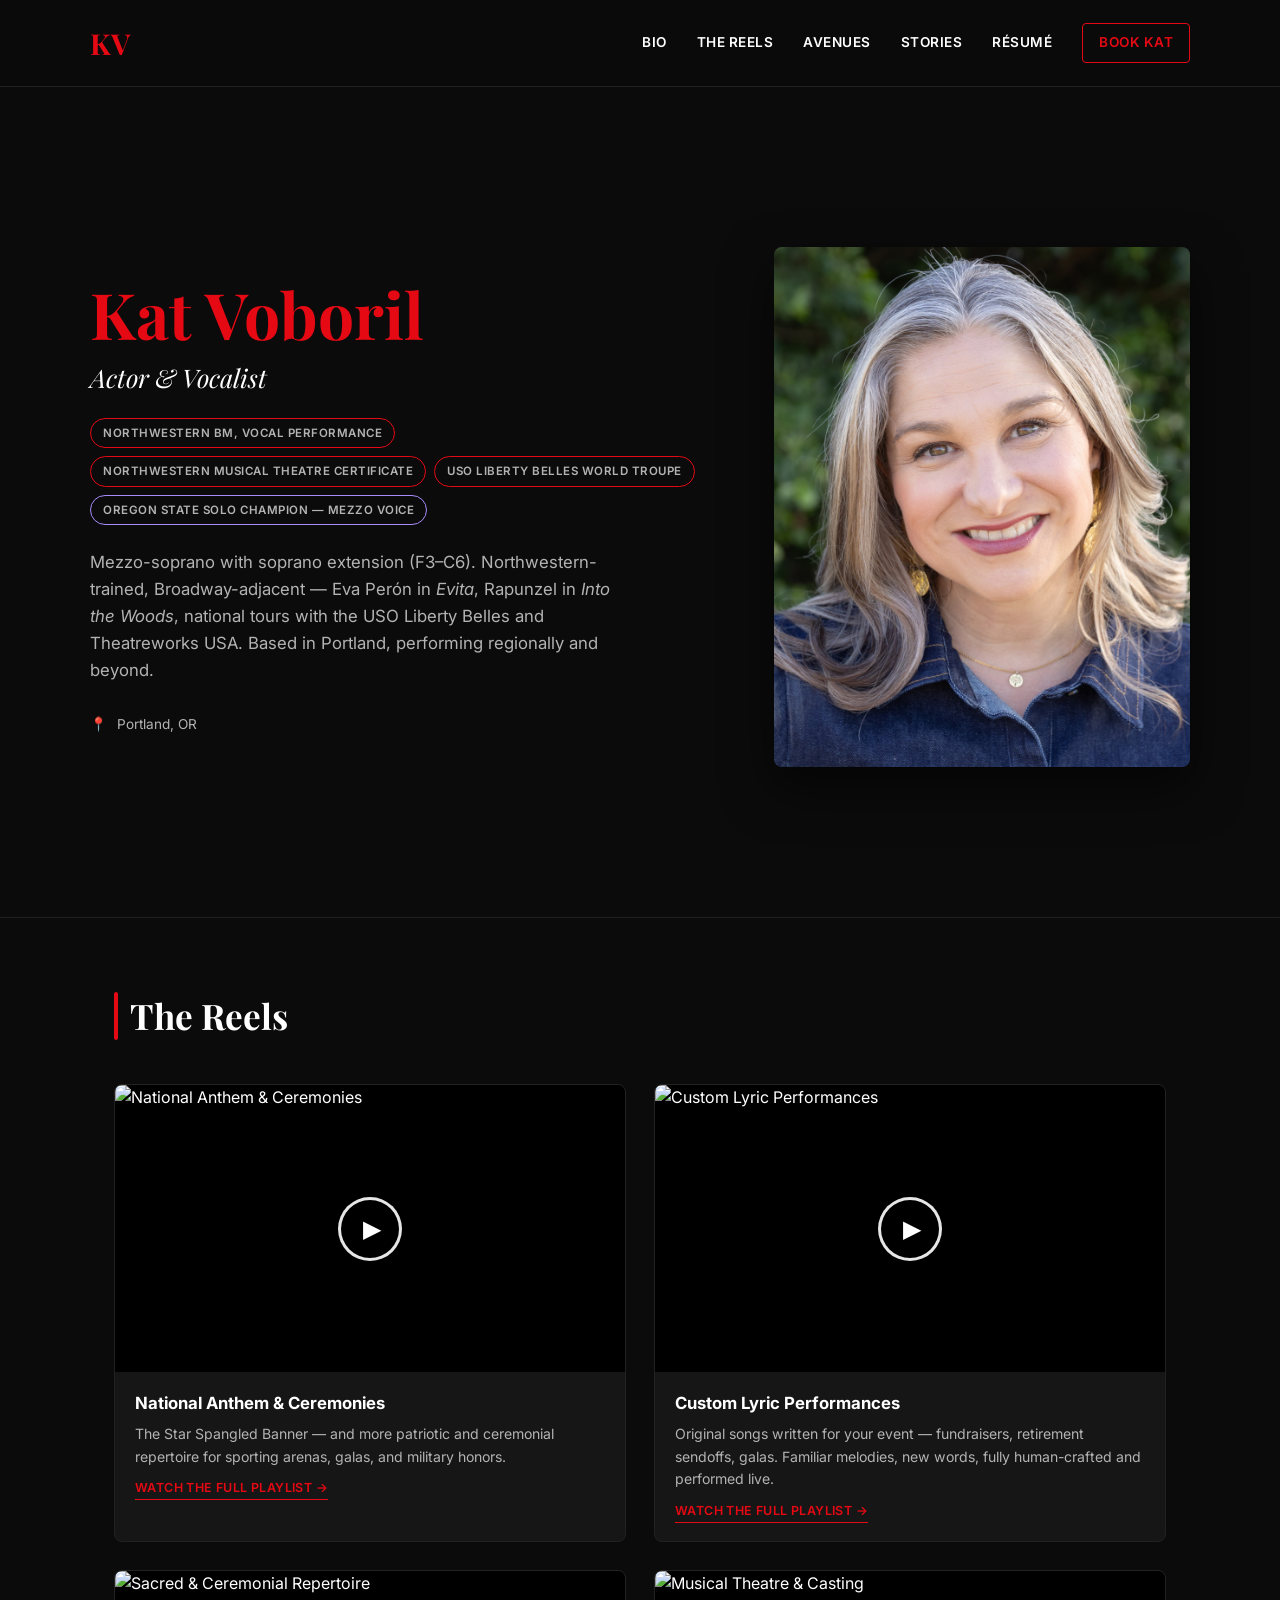
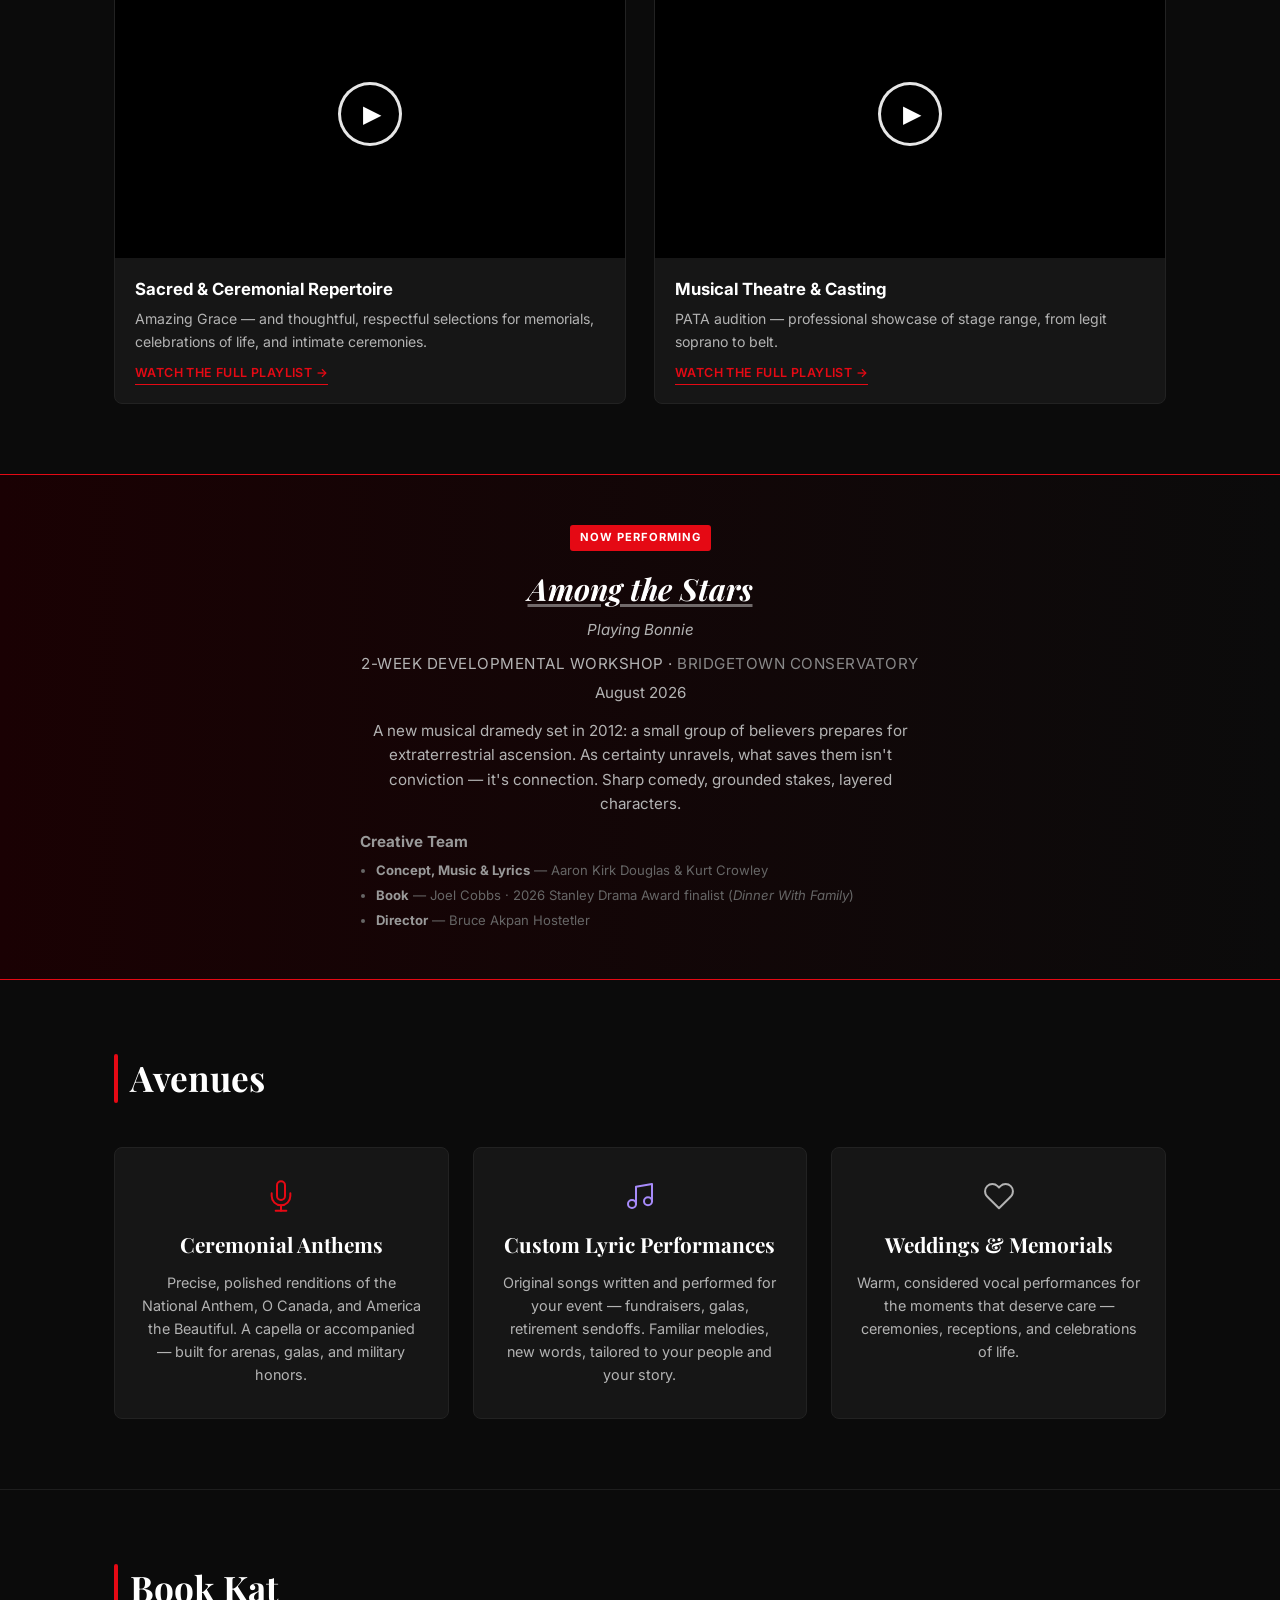
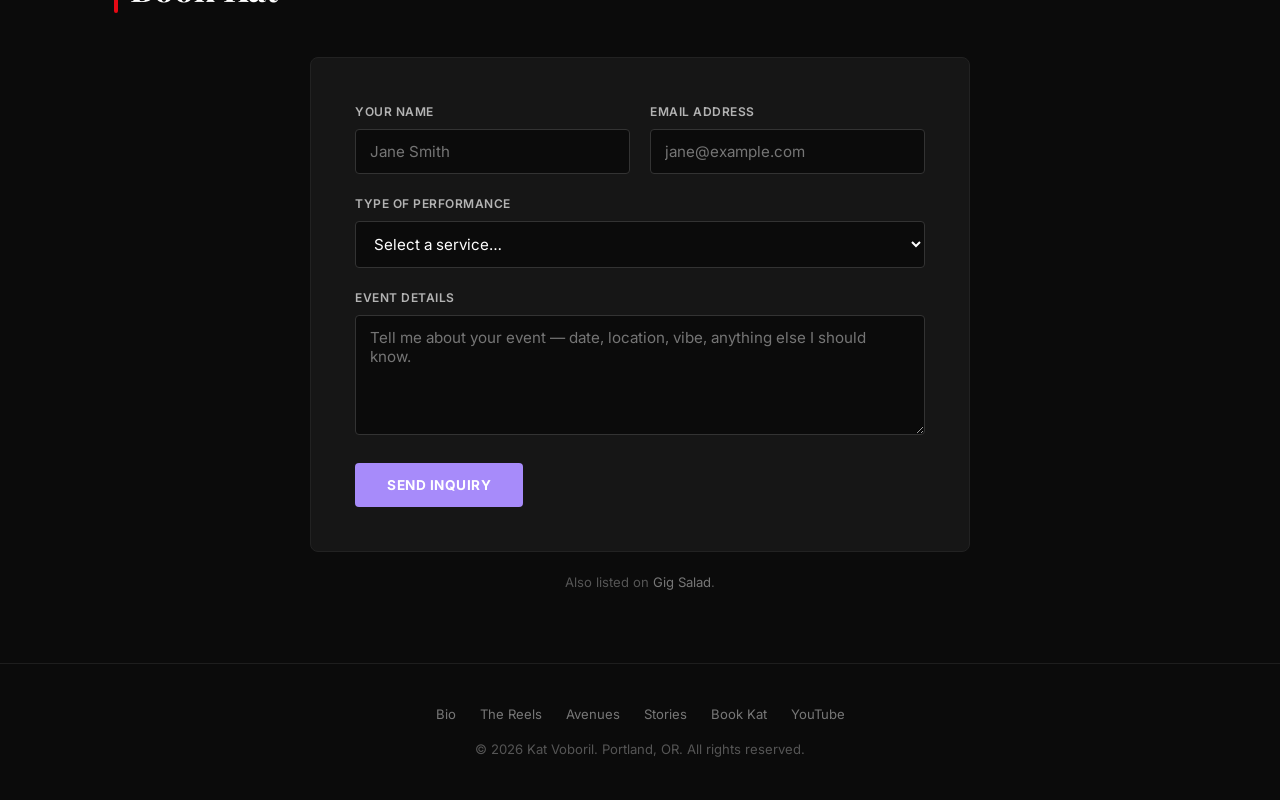
==== commit e8d2eb68: "Link Among the Stars title to BroadwayWorld press coverage" ====
--- a/index.html
+++ b/index.html
@@ -120,7 +120,7 @@
 <div class="spotlight-ribbon">
     <div class="container">
         <span class="ribbon-badge">Now Performing</span>
-        <h3><em>Among the Stars</em></h3>
+        <h3><a href="https://www.broadwayworld.com/portland/article/AMONG-THE-STARS-To-Hold-Developmental-Workshop-With-Staged-Reading-20260627" target="_blank" rel="noopener" style="color:inherit;text-decoration:underline;text-decoration-color:rgba(255,255,255,0.4);text-underline-offset:3px;"><em>Among the Stars</em></a></h3>
         <p class="ribbon-role">Playing Bonnie</p>
         <p class="ribbon-meta">2-week developmental workshop &middot; <a href="https://bridgetownconservatory.org/" target="_blank" rel="noopener" style="color:#888;">Bridgetown Conservatory</a></p>
         <p class="ribbon-date">August 2026</p>
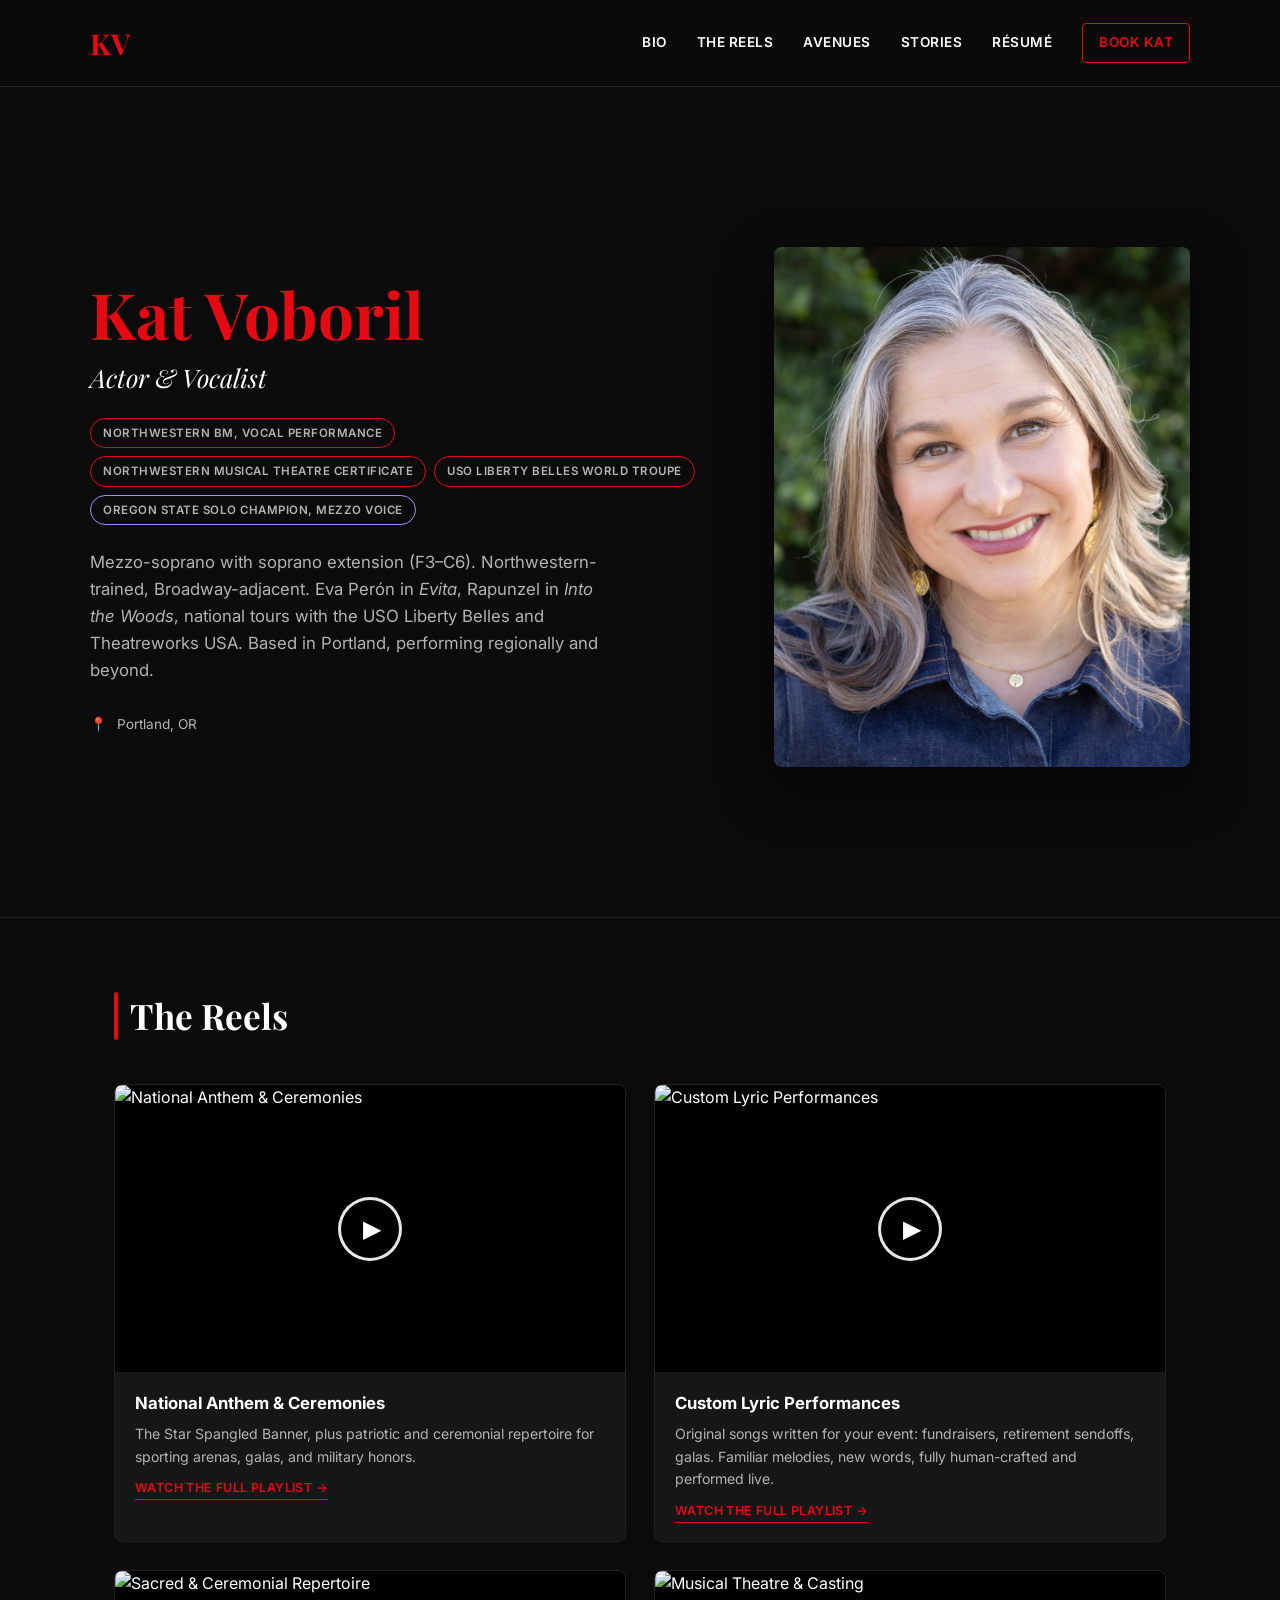
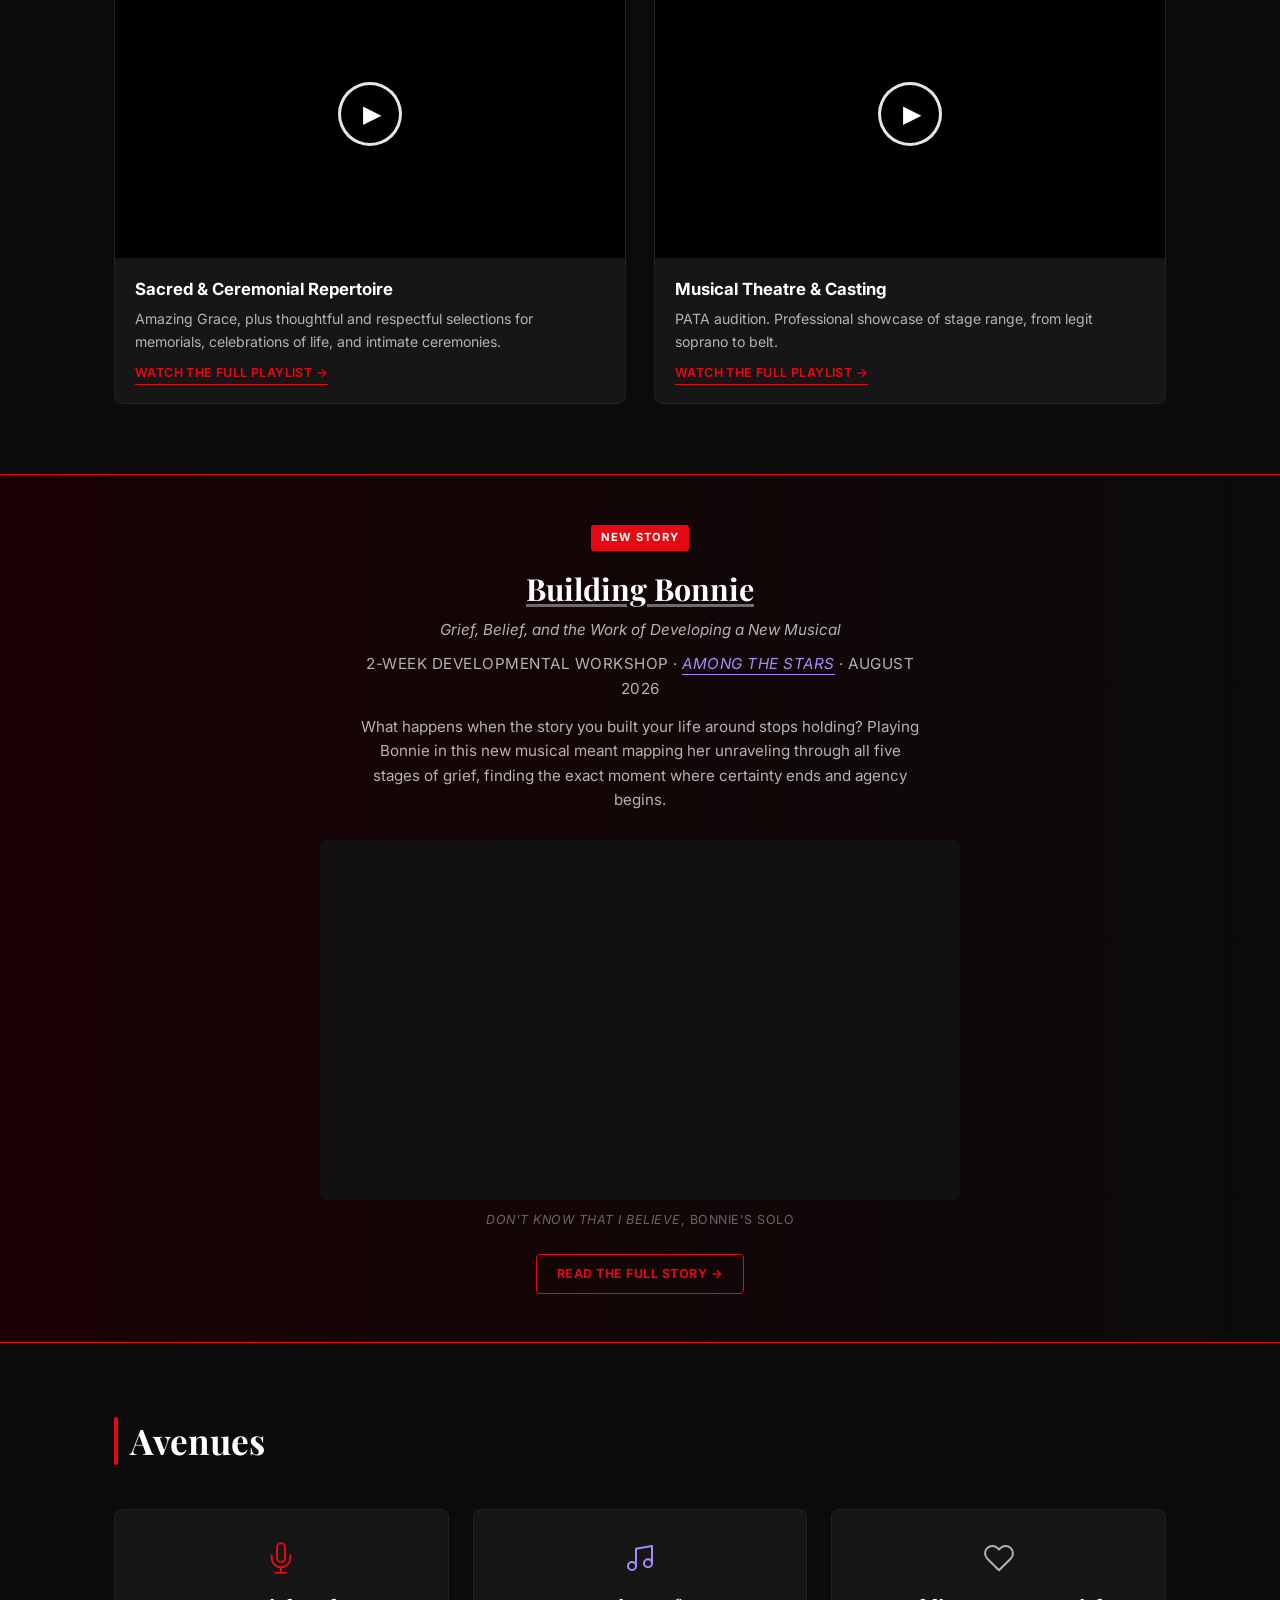
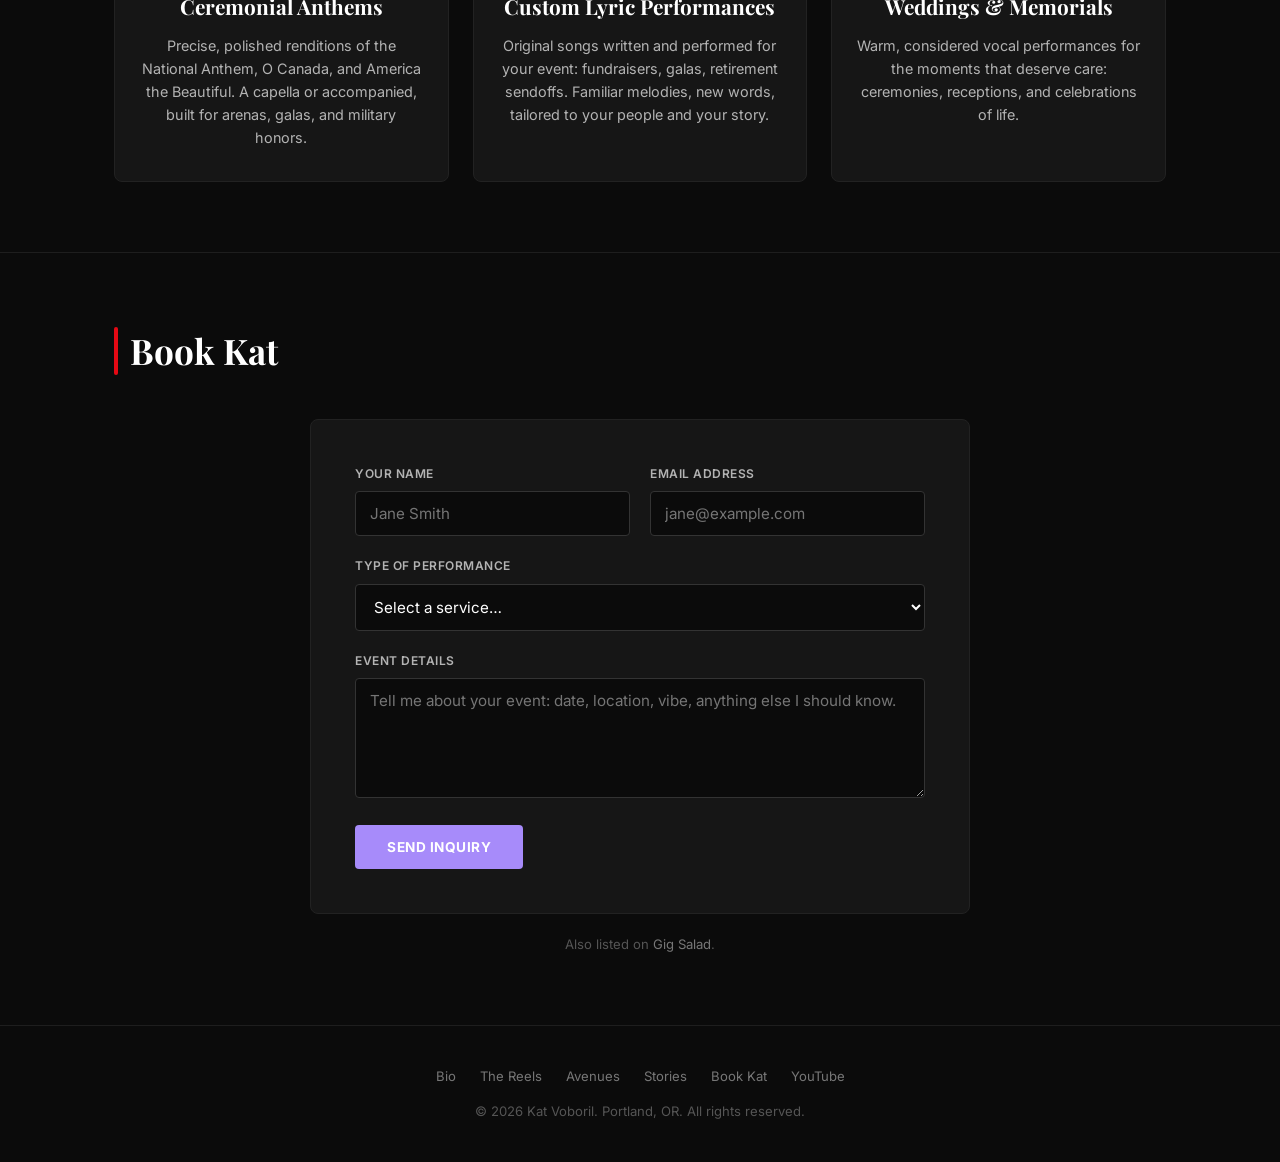
==== commit 77788f4e: "Add Among the Stars blog post, update homepage ribbon and Stories index" ====
--- a/index.html
+++ b/index.html
@@ -4,7 +4,7 @@
     <meta charset="UTF-8">
     <meta name="viewport" content="width=device-width, initial-scale=1.0">
     <title>Kat Voboril | Vocalist & Performance Artist</title>
-    <meta name="description" content="Kat Voboril — mezzo-soprano, actor, Northwestern BM Vocal Performance. Eva Perón in Evita. USO Liberty Belles World Troupe. Portland, OR. Available for ceremonies, events, and productions.">
+    <meta name="description" content="Kat Voboril, mezzo-soprano and actor. Northwestern BM Vocal Performance. Eva Perón in Evita. USO Liberty Belles World Troupe. Portland, OR. Available for ceremonies, events, and productions.">
 
     <link rel="preconnect" href="https://fonts.googleapis.com">
     <link rel="preconnect" href="https://fonts.gstatic.com" crossorigin>
@@ -43,10 +43,10 @@
                     <span class="badge">Northwestern BM, Vocal Performance</span>
                     <span class="badge">Northwestern Musical Theatre Certificate</span>
                     <span class="badge">USO Liberty Belles World Troupe</span>
-                    <span class="badge badge-purple">Oregon State Solo Champion — Mezzo Voice</span>
+                    <span class="badge badge-purple">Oregon State Solo Champion, Mezzo Voice</span>
                 </div>
                 <p class="hero-p">
-                    Mezzo-soprano with soprano extension (F3–C6). Northwestern-trained, Broadway-adjacent — Eva Perón in <em>Evita</em>, Rapunzel in <em>Into the Woods</em>, national tours with the USO Liberty Belles and Theatreworks USA. Based in Portland, performing regionally and beyond.
+                    Mezzo-soprano with soprano extension (F3–C6). Northwestern-trained, Broadway-adjacent. Eva Perón in <em>Evita</em>, Rapunzel in <em>Into the Woods</em>, national tours with the USO Liberty Belles and Theatreworks USA. Based in Portland, performing regionally and beyond.
                 </p>
                 <p class="hero-location"><span>📍</span> Portland, OR</p>
             </div>
@@ -69,7 +69,7 @@
                     </div>
                     <div class="video-card-body">
                         <h3>National Anthem &amp; Ceremonies</h3>
-                        <p>The Star Spangled Banner — and more patriotic and ceremonial repertoire for sporting arenas, galas, and military honors.</p>
+                        <p>The Star Spangled Banner, plus patriotic and ceremonial repertoire for sporting arenas, galas, and military honors.</p>
                         <a href="https://www.youtube.com/playlist?list=PLNK5uI-otPIkcReAiSxwTy-KrLseqkD5G" target="_blank" rel="noopener" class="watch-more">Watch the full playlist →</a>
                     </div>
                 </div>
@@ -81,7 +81,7 @@
                     </div>
                     <div class="video-card-body">
                         <h3>Custom Lyric Performances</h3>
-                        <p>Original songs written for your event — fundraisers, retirement sendoffs, galas. Familiar melodies, new words, fully human-crafted and performed live.</p>
+                        <p>Original songs written for your event: fundraisers, retirement sendoffs, galas. Familiar melodies, new words, fully human-crafted and performed live.</p>
                         <a href="https://www.youtube.com/playlist?list=PLNK5uI-otPInAjCd7g_q4lVpm7HqrQijl" target="_blank" rel="noopener" class="watch-more">Watch the full playlist →</a>
                     </div>
                 </div>
@@ -93,7 +93,7 @@
                     </div>
                     <div class="video-card-body">
                         <h3>Sacred &amp; Ceremonial Repertoire</h3>
-                        <p>Amazing Grace — and thoughtful, respectful selections for memorials, celebrations of life, and intimate ceremonies.</p>
+                        <p>Amazing Grace, plus thoughtful and respectful selections for memorials, celebrations of life, and intimate ceremonies.</p>
                         <a href="https://www.youtube.com/playlist?list=PLNK5uI-otPIkb56I35tNabzXBTK3GvTG6" target="_blank" rel="noopener" class="watch-more">Watch the full playlist →</a>
                     </div>
                 </div>
@@ -105,7 +105,7 @@
                     </div>
                     <div class="video-card-body">
                         <h3>Musical Theatre &amp; Casting</h3>
-                        <p>PATA audition — professional showcase of stage range, from legit soprano to belt.</p>
+                        <p>PATA audition. Professional showcase of stage range, from legit soprano to belt.</p>
                         <a href="https://www.youtube.com/playlist?list=PLNK5uI-otPIlvnp4QHIm5EQdDCKaNrQXZ" target="_blank" rel="noopener" class="watch-more">Watch the full playlist →</a>
                     </div>
                 </div>
@@ -119,20 +119,25 @@
 <!-- ── SPOTLIGHT RIBBON ── -->
 <div class="spotlight-ribbon">
     <div class="container">
-        <span class="ribbon-badge">Now Performing</span>
-        <h3><a href="https://www.broadwayworld.com/portland/article/AMONG-THE-STARS-To-Hold-Developmental-Workshop-With-Staged-Reading-20260627" target="_blank" rel="noopener" style="color:inherit;text-decoration:underline;text-decoration-color:rgba(255,255,255,0.4);text-underline-offset:3px;"><em>Among the Stars</em></a></h3>
-        <p class="ribbon-role">Playing Bonnie</p>
-        <p class="ribbon-meta">2-week developmental workshop &middot; <a href="https://bridgetownconservatory.org/" target="_blank" rel="noopener" style="color:#888;">Bridgetown Conservatory</a></p>
-        <p class="ribbon-date">August 2026</p>
-        <p>A new musical dramedy set in 2012: a small group of believers prepares for extraterrestrial ascension. As certainty unravels, what saves them isn't conviction — it's connection. Sharp comedy, grounded stakes, layered characters.</p>
-        <div class="ribbon-credits">
-            <p><strong>Creative Team</strong></p>
-            <ul>
-                <li><strong>Concept, Music &amp; Lyrics</strong> — Aaron Kirk Douglas &amp; Kurt Crowley</li>
-                <li><strong>Book</strong> — Joel Cobbs &middot; 2026 Stanley Drama Award finalist (<em>Dinner With Family</em>)</li>
-                <li><strong>Director</strong> — Bruce Akpan Hostetler</li>
-            </ul>
-        </div>
+        <span class="ribbon-badge">New Story</span>
+        <h3><a href="among-the-stars.html" style="color:inherit;text-decoration:underline;text-decoration-color:rgba(255,255,255,0.4);text-underline-offset:3px;">Building Bonnie</a></h3>
+        <p class="ribbon-role">Grief, Belief, and the Work of Developing a New Musical</p>
+        <p class="ribbon-meta">2-week developmental workshop &middot; <a href="https://amongthestarsmusical.com/" target="_blank" rel="noopener" style="color:var(--purple); border-bottom:1px solid var(--purple); padding-bottom:1px;"><em>Among the Stars</em></a> &middot; August 2026</p>
+        <p style="margin-top:14px;">What happens when the story you built your life around stops holding? Playing Bonnie in this new musical meant mapping her unraveling through all five stages of grief, finding the exact moment where certainty ends and agency begins.</p>
+        <div style="margin-top:28px; max-width:640px; margin-left:auto; margin-right:auto;">
+            <div style="position:relative; padding-bottom:56.25%; height:0; overflow:hidden; border-radius:6px; background:#111;">
+                <iframe
+                    src="https://player.vimeo.com/video/1227599906?h=711eee66f0&title=0&byline=0&portrait=0"
+                    title="Don't Know That I Believe, Among the Stars workshop performance"
+                    style="position:absolute;top:0;left:0;width:100%;height:100%;border:none;"
+                    allow="autoplay; fullscreen; picture-in-picture"
+                    allowfullscreen
+                    loading="lazy">
+                </iframe>
+            </div>
+            <p style="margin-top:10px; font-size:0.78rem; color:#666; text-transform:uppercase; letter-spacing:0.5px; text-align:center;"><em>Don't Know That I Believe</em>, Bonnie's solo</p>
+        </div>
+        <p style="margin-top:24px;"><a href="among-the-stars.html" style="display:inline-block; border:1px solid var(--red); color:var(--red); padding:9px 20px; border-radius:4px; font-size:0.78rem; font-weight:700; text-transform:uppercase; letter-spacing:0.5px; transition:all 0.2s;" onmouseover="this.style.background='var(--red)';this.style.color='#fff';" onmouseout="this.style.background='transparent';this.style.color='var(--red)';">Read the full story →</a></p>
     </div>
 </div>
 
@@ -149,7 +154,7 @@
                         <svg width="32" height="32" viewBox="0 0 24 24" fill="none" stroke="#E50914" stroke-width="1.5" stroke-linecap="round" stroke-linejoin="round"><path d="M12 1a3 3 0 0 0-3 3v8a3 3 0 0 0 6 0V4a3 3 0 0 0-3-3z"/><path d="M19 10v2a7 7 0 0 1-14 0v-2"/><line x1="12" y1="19" x2="12" y2="23"/><line x1="8" y1="23" x2="16" y2="23"/></svg>
                     </span>
                     <h3>Ceremonial Anthems</h3>
-                    <p>Precise, polished renditions of the National Anthem, O Canada, and America the Beautiful. A capella or accompanied — built for arenas, galas, and military honors.</p>
+                    <p>Precise, polished renditions of the National Anthem, O Canada, and America the Beautiful. A capella or accompanied, built for arenas, galas, and military honors.</p>
                 </div>
 
                 <div class="pillar-card">
@@ -157,7 +162,7 @@
                         <svg width="32" height="32" viewBox="0 0 24 24" fill="none" stroke="#A78BFA" stroke-width="1.5" stroke-linecap="round" stroke-linejoin="round"><path d="M9 18V5l12-2v13"/><circle cx="6" cy="18" r="3"/><circle cx="18" cy="16" r="3"/></svg>
                     </span>
                     <h3>Custom Lyric Performances</h3>
-                    <p>Original songs written and performed for your event — fundraisers, galas, retirement sendoffs. Familiar melodies, new words, tailored to your people and your story.</p>
+                    <p>Original songs written and performed for your event: fundraisers, galas, retirement sendoffs. Familiar melodies, new words, tailored to your people and your story.</p>
                 </div>
 
                 <div class="pillar-card">
@@ -165,7 +170,7 @@
                         <svg width="32" height="32" viewBox="0 0 24 24" fill="none" stroke="#B3B3B3" stroke-width="1.5" stroke-linecap="round" stroke-linejoin="round"><path d="M20.84 4.61a5.5 5.5 0 0 0-7.78 0L12 5.67l-1.06-1.06a5.5 5.5 0 0 0-7.78 7.78l1.06 1.06L12 21.23l7.78-7.78 1.06-1.06a5.5 5.5 0 0 0 0-7.78z"/></svg>
                     </span>
                     <h3>Weddings &amp; Memorials</h3>
-                    <p>Warm, considered vocal performances for the moments that deserve care — ceremonies, receptions, and celebrations of life.</p>
+                    <p>Warm, considered vocal performances for the moments that deserve care: ceremonies, receptions, and celebrations of life.</p>
                 </div>
 
             </div>
@@ -207,7 +212,7 @@
 
                 <div class="form-field">
                     <label for="details">Event Details</label>
-                    <textarea id="details" name="details" placeholder="Tell me about your event — date, location, vibe, anything else I should know."></textarea>
+                    <textarea id="details" name="details" placeholder="Tell me about your event: date, location, vibe, anything else I should know."></textarea>
                 </div>
 
                 <button type="submit" class="submit-btn">Send Inquiry</button>
